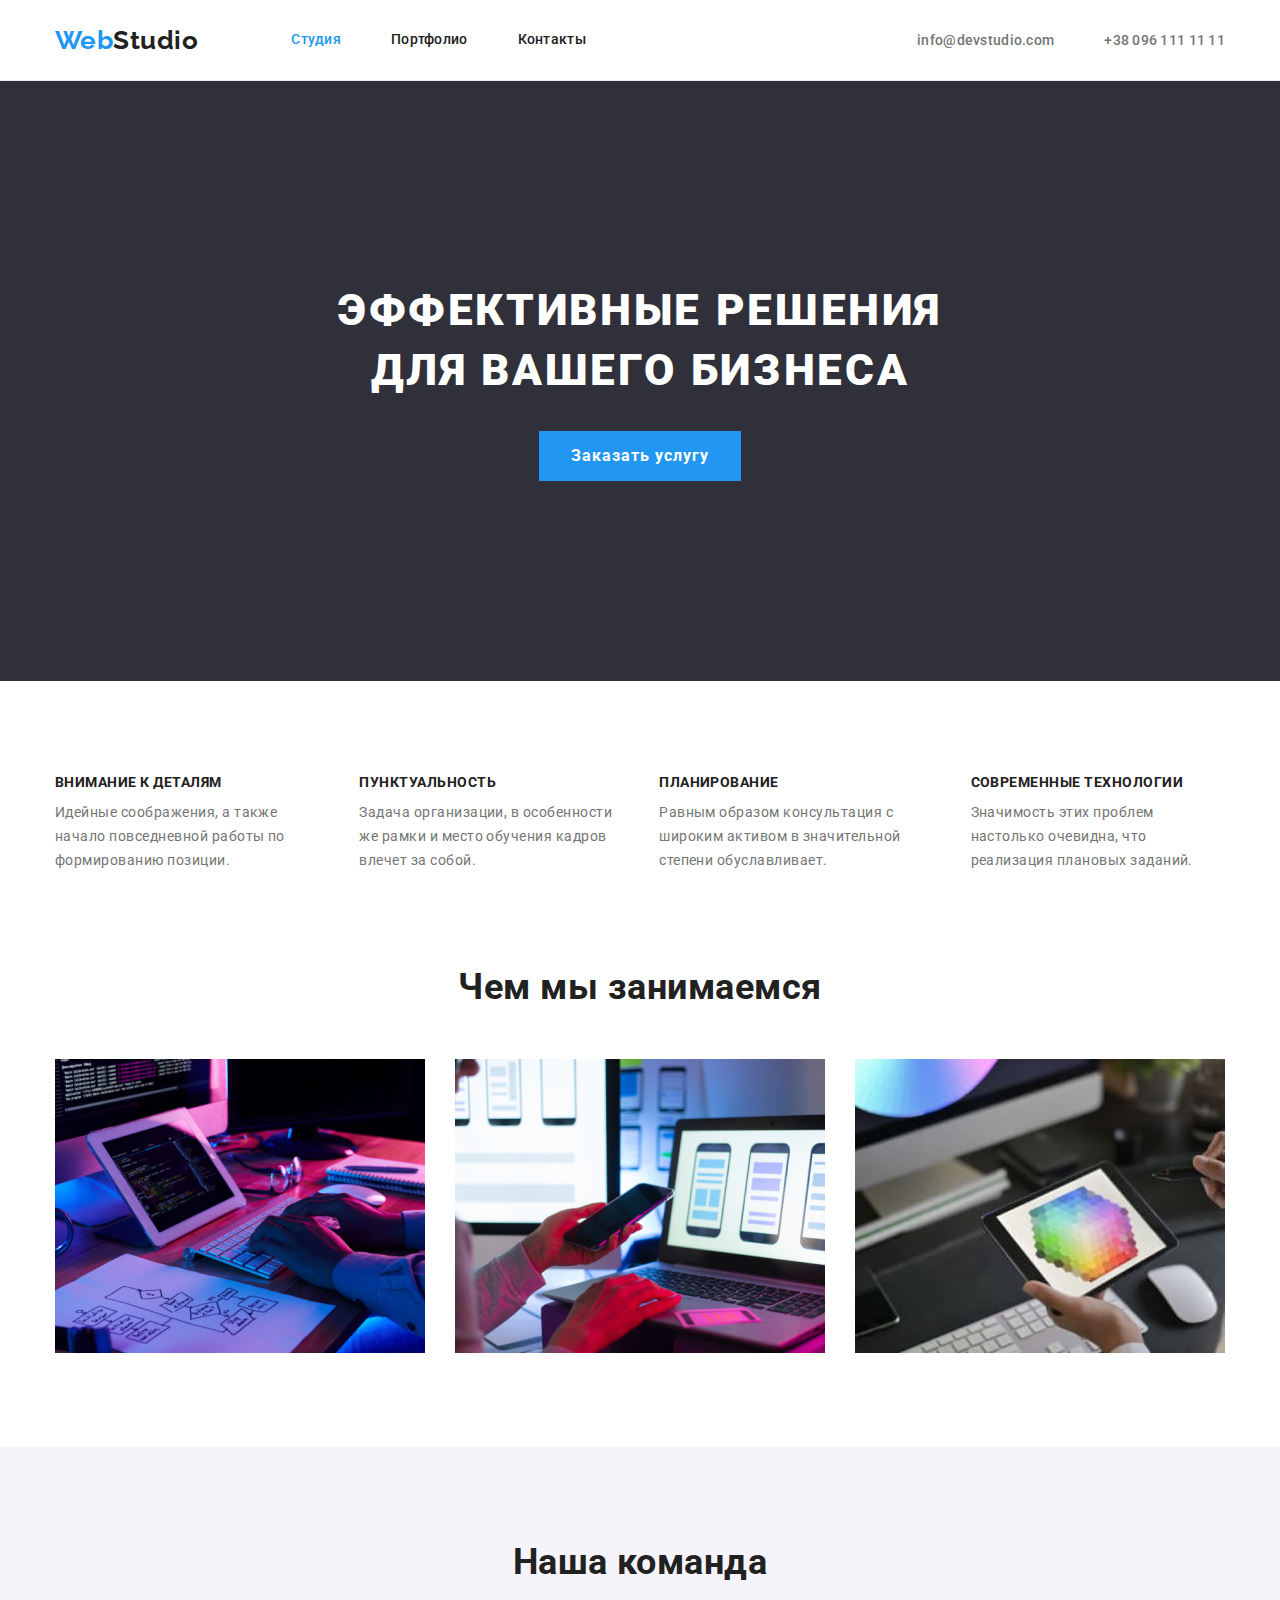
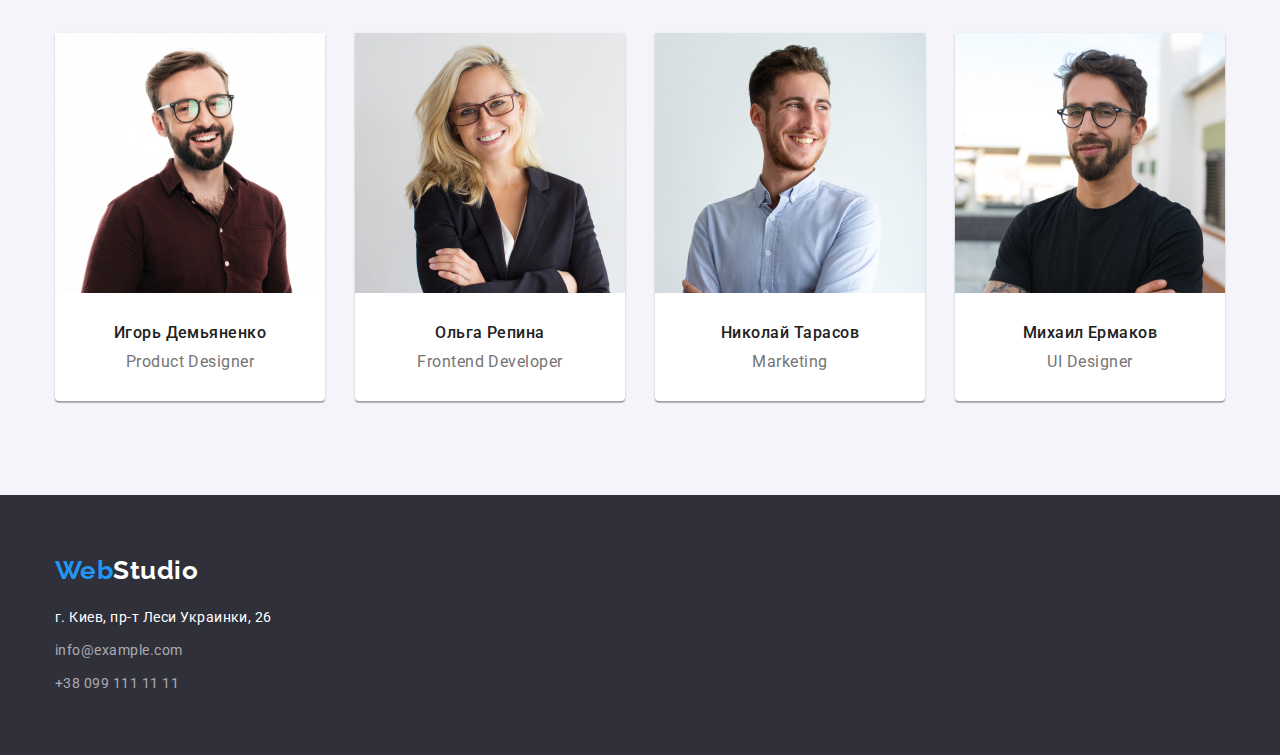
==== index.html @ 5f482d94 "Initial commit" ====
<!DOCTYPE html>
<html lang="en">
  <head>
    <meta charset="UTF-8" />
    <meta http-equiv="X-UA-Compatible" content="IE=edge" />
    <meta name="viewport" content="width=device-width, initial-scale=1.0" />
    <title>Document</title>

    <link
      href="https://fonts.googleapis.com/css2?family=Raleway:wght@700&family=Roboto:wght@400;500;700;900&display=swap"
      rel="stylesheet"
    />
    <link
      rel="stylesheet"
      href="https://cdnjs.cloudflare.com/ajax/libs/modern-normalize/1.1.0/modern-normalize.min.css"
    />
    <link rel="stylesheet" href="./css/styles.css" />
  </head>
  <body>
    <!-----------------HEADER-------------->

    <header>
      <div class="container header">
        <nav class="header-nav">
          <a href="/" class="logo"
            ><span class="second-color-logo">Web</span>Studio
          </a>
          <ul class="site-nav list">
            <li class="item">
              <a href="./index.html" class="link current">Студия</a>
            </li>
            <li class="item">
              <a href="./portfolio.html" class="link">Портфолио</a>
            </li>

            <li class="item">
              <a href="./contacts.html" class="link">Контакты</a>
            </li>
          </ul>
        </nav>

        <ul class="contacts list">
          <li class="item">
            <a href="mailto:info@devstudio.com" class="contacts-list"
              >info@devstudio.com</a
            >
          </li>
          <li class="item">
            <a href="tel:+380961111111" class="contacts-list"
              >+38 096 111 11 11</a
            >
          </li>
        </ul>
      </div>
    </header>
    <!-----------------MAIN-------------->

    <main>
      <!-----------------HERO-------------->

      <section class="hero">
        <div class="container">
          <h1 class="hero-title">Эффективные решения для вашего бизнеса</h1>
          <button type="button" class="hero button">Заказать услугу</button>
        </div>
      </section>

      <!-----------------BENEFITS-------------->
      <section class="section benefits-section">
        <h2 class="section-title visually-hidden">Наши плюсы</h2>
        <div class="container">
          <ul class="benefits-list list">
            <li class="item">
              <h3 class="title">Внимание к деталям</h3>
              <p class="benefits-text">
                Идейные соображения, а также начало повседневной работы по
                формированию позиции.
              </p>
            </li>
            <li class="item">
              <h3 class="title">Пунктуальность</h3>
              <p class="benefits-text">
                Задача организации, в особенности же рамки и место обучения
                кадров влечет за собой.
              </p>
            </li>
            <li class="item">
              <h3 class="title">Планирование</h3>
              <p class="benefits-text">
                Равным образом консультация с широким активом в значительной
                степени обуславливает.
              </p>
            </li>
            <li class="item">
              <h3 class="title">Современные технологии</h3>
              <p class="benefits-text">
                Значимость этих проблем настолько очевидна, что реализация
                плановых заданий.
              </p>
            </li>
          </ul>
        </div>
      </section>

      <!-----------------OCCUPATION-------------->
      <section class="section no-padding-top">
        <div class="container">
          <h2 class="section-title">Чем мы занимаемся</h2>

          <ul class="list-works list">
            <li class="item">
              <img
                src="./images/studio.images/works/site-development.jpg"
                alt="site development"
                width="370"
                height="294"
              />
            </li>
            <li class="item">
              <img
                src="./images/studio.images/works/mobile-development.jpg"
                alt="mobile development"
                width="370"
                height="294"
              />
            </li>
            <li class="item">
              <img
                src="./images/studio.images/works/styles-and-colors.jpg"
                alt="styles and colors"
                width="370"
                height="294"
              />
            </li>
          </ul>
        </div>
      </section>

      <!-----------------TEAM-------------->

      <section class="section team">
        <div class="container">
          <h2 class="section-title">Наша команда</h2>
          <ul class="team-list list">
            <li class="item">
              <img
                class="img"
                src="./images/studio.images/team/img-1.jpg"
                alt="Product Designer"
                width="270"
                height="260"
              />
              <div class="team-content">
                <h3 class="member">Игорь Демьяненко</h3>
                <p class="specialty">Product Designer</p>
              </div>
            </li>
            <li class="item">
              <img
                class="img"
                src="./images/studio.images/team/img-2.jpg"
                alt="Frontend Developer"
                width="270"
                height="260"
              />
              <div class="team-content">
                <h3 class="member">Ольга Репина</h3>
                <p class="specialty">Frontend Developer</p>
              </div>
            </li>
            <li class="item">
              <img
                class="img"
                src="./images/studio.images/team/img-3.jpg"
                alt="Marketing"
                width="270"
                height="260"
              />
              <div class="team-content">
                <h3 class="member">Николай Тарасов</h3>
                <p class="specialty">Marketing</p>
              </div>
            </li>
            <li class="item">
              <img
                class="img"
                src="./images/studio.images/team/img-4.jpg"
                alt="UI Designer"
                width="270"
                height="260"
              />
              <div class="team-content">
                <h3 class="member">Михаил Ермаков</h3>
                <p class="specialty">UI Designer</p>
              </div>
            </li>
          </ul>
        </div>
      </section>
    </main>
    <!-----------------FOOTER-------------->

    <footer class="footer">
      <div class="container">
        <a href="/" class="footer-logo"
          ><span class="footer-logo-span">Web</span>Studio
        </a>
        <address class="address">
          <a href="/" class="location">г. Киев, пр-т Леси Украинки, 26</a>
          <a href="emailto:info@example.com" class="contacts mail"
            >info@example.com</a
          >
          <a href="tel:+380991111111" class="contacts tel">+38 099 111 11 11</a>
        </address>
      </div>
    </footer>
  </body>
</html>
---- css/styles.css ----
body {
  font-family: "Roboto", sans-serif;
  letter-spacing: 0.03em;
}

:root {
  --basic-color: #212121;
  --text-color: #757575;
  --accent-color: #2196f3;
  --hero-title-color: #ffffff;
  --button-bkg-color: #2196f3;
  --hero-bcg-color: #2f303a;
  --hero-border-bottom: #ececec;
  --section-team-shadow: 0px 1px 3px rgba(0, 0, 0, 0.12),
    0px 1px 1px rgba(0, 0, 0, 0.14), 0px 2px 1px rgba(0, 0, 0, 0.2);
}

img {
  display: block;
  max-width: 100%;
}

h1,
h2,
h3,
p {
  margin-top: 0;
  margin-bottom: 0;
}

header {
  color: var(--basic-color);
  background-color: #ffffff;
  border-bottom: 1px solid var(--hero-border-bottom);
}

.list {
  list-style: none;
  margin: 0;
  padding: 0;
}

.decoration {
  text-decoration: none;
}
.visually-hidden {
  position: absolute;
  white-space: nowrap;
  width: 1px;
  height: 1px;
  overflow: hidden;
  border: 0;
  padding: 0;
  clip: rect(0 0 0 0);
  clip-path: inset(50%);
  margin: -1px;
}

.section {
  padding: 94px 0;
}

.container {
  width: 1200px;
  margin: 0 auto;
  /* outline: 2px solid bisque; */
  padding: 0 15px;
}
.section.no-padding-top {
  padding-top: 0;
}
/* ----------------WEB STUDIO--------------- */

/* ----------------HEADER--------------- */
.container.header {
  display: flex;
  justify-content: space-between;
}

/* ----------------LOGO--------------- */
.logo {
  margin-right: 93px;
  color: var(--basic-color);
  font-family: Raleway;
  font-weight: 700;
  font-size: 26px;
  line-height: 1.19;

  text-decoration: none;
}

.logo .second-color-logo {
  color: var(--accent-color);
}
.header-nav {
  display: flex;
  align-items: center;
  font-weight: 500;
  font-size: 16px;
  line-height: 1.14;
}
/* ----------------NAVIGATION--------------- */
.site-nav {
  display: flex;
}

.site-nav .item:not(:last-child) {
  margin-right: 50px;
}
/* альтернатива */

/* .site-nav .item{
  margin-right: 50px;
}
.site-nav .item:last-child{
margin-right: 0;
} */

/* .site-nav .item + .item{
  margin-left: 50px;
} */

.site-nav .link {
  display: block;
  padding-top: 32px;
  padding-bottom: 32px;
  color: var(--basic-color);
  font-size: 14px;
  line-height: 1.14;
  letter-spacing: 0.02em;
  text-decoration: none;
}

.site-nav .link:hover,
.site-nav .link:focus {
  color: var(--accent-color);
}
.site-nav .link.current {
  color: var(--accent-color);
}

/* ----------------HEADER CONTACTS--------------- */
.contacts {
  display: flex;
  align-items: center;
}
.contacts .item + .item {
  margin-left: 50px;
}

.contacts .contacts-list {
  color: var(--text-color);
  font-weight: 500;
  font-size: 14px;
  line-height: 1.14;
  letter-spacing: 0.02em;
  text-decoration: none;
  padding-top: 32px;
  padding-bottom: 32px;
}

.contacts .contacts-list:hover,
.contacts .contacts-list:focus {
  color: var(--accent-color);
}
/* ----------------MAIN--------------- */

/* ----------------HERO SECTION--------------- */

.section-title {
  color: var(--basic-color);
  font-weight: 700;
  font-size: 36px;
  line-height: 1.17;
  text-align: center;
  margin-bottom: 50px;
}

.hero {
  background-color: var(--hero-bcg-color);
  text-align: center;
  padding: 200px 0;
}

.hero-title {
  text-transform: uppercase;
  color: var(--hero-title-color);
  font-weight: 900;
  font-size: 44px;
  line-height: 1.36;
  text-align: center;
  letter-spacing: 0.06em;
  width: 696px;
  margin: 0 auto 30px auto;
}
/* ----------------HERO BUTTON--------------- */
.button {
  background-color: var(--button-bkg-color);
  color: var(--hero-title-color);
  padding: 10px 32px;
  font-weight: 700;
  font-size: 16px;
  line-height: 1.88;
  text-align: center;
  letter-spacing: 0.06em;
  cursor: pointer;
  border: none;
}
.hero.button:hover,
.hero.button:focus {
}

/* ----------------BENEFITS--------------- */

.benefits-list {
  display: flex;
}
.benefits-list .item + .item {
  margin-left: 30px;
}

.benefits-list .title {
  text-transform: uppercase;
  color: var(--basic-color);
  font-size: 14px;
  font-weight: 700;
  line-height: 1.14;
  margin-bottom: 10px;
}
.benefits-text {
  color: var(--text-color);

  font-size: 14px;
  line-height: 1.71;
}

/* ----------------OCCUPATION--------------- */
.list-works {
  display: flex;
  /* margin-right: -15px;
  margin-left: -15px; */
}
.list-works .item + .item {
  margin-left: 30px;
}
/* .list-works .item{
  margin-right: 15px;
  margin-left: 15px;
} */

/* ----------------TEAM--------------- */

.team {
  background-color: #f5f4fa;
}

.team-list {
  display: flex;
  padding-left: 0;
}
.team-content {
  text-align: center;
  padding-top: 30px;
  padding-bottom: 30px;
}
.team .item {
  background-color: #fff;
  /* overflow: hidden; */
  box-shadow: var(--section-team-shadow);
  border-radius: 0px 0px 4px 4px;
}

.team-list .item + .item {
  margin-left: 30px;
}

/* ----------------TEAM SPECIALTY--------------- */
.section .member {
  color: var(--basic-color);

  font-weight: 500;
  font-size: 16px;
  line-height: 1.19;
  margin-bottom: 10px;
}
.section .specialty {
  color: var(--text-color);
  font-size: 16px;
  line-height: 1.19;
}
/* ----------------FOOTER--------------- */
.footer {
  background-color: var(--hero-bcg-color);
  padding: 60px 0;
}
.footer-logo {
  display: inline-block;
  color: var(--hero-title-color);
  font-family: "Raleway";
  margin-bottom: 20px;

  font-weight: 700;
  font-size: 26px;
  line-height: 1.19;
  text-decoration: none;
}
.footer-logo .footer-logo-span {
  color: var(--accent-color);
}
.footer-logo:hover,
.footer-logo:focus {
}
.address {
  font-style: normal;
}
.address .location {
  display: block;
  color: var(--hero-title-color);
  font-weight: 400;
  font-size: 14px;
  line-height: 1.71;
  text-decoration: none;
  margin-bottom: 9px;
}
.address .location:hover,
.address .location:focus {
  color: var(--accent-color);
}
.address .contacts {
  font-size: 14px;
  line-height: 1.71;
  text-decoration: none;
  color: rgba(255, 255, 255, 0.6);
}
.contacts.mail {
  margin-bottom: 9px;
}

.address .contacts:hover,
.address .contacts:focus {
  color: var(--accent-color);
}

/* ----------------PORTFOLIO--------------- */

/* ----------------FILTER LIST--------------- */
.filter-list {
  display: flex;
  justify-content: center;
  list-style-type: none;
  margin-bottom: 50px;
}
.filter.menu {
  color: var(--basic-color);
  background: #f5f4fa;
  font-weight: 500;
  font-size: 16px;
  line-height: 1.62;
  text-align: center;
  letter-spacing: 0.03em;
  padding: 6px 22px;
  cursor: pointer;
  border: none;
}
.filter-list .item + .item {
  margin-left: 8px;
}

.filter.menu:hover,
.filter.menu:focus {
  color: var(--hero-title-color);
  background-color: var(--button-bkg-color);
}

/* ----------------PROJECTS--------------- */
.projects {
  padding: 0;
  display: flex;
  flex-wrap: wrap;

  margin-right: -30px;
  margin-bottom: -30px;
}
.projects .item {
  flex-basis: calc(100% / 3 - 30px);
  box-sizing: border-box;
  margin-right: 30px;
  margin-bottom: 30px;
}
.projects .item .content {
  padding: 20px 24px;
  border: 1px solid #eeeeee;
  border-top: none;
}

.projects .title {
  color: var(--basic-color);
  font-weight: bold;
  font-size: 18px;
  line-height: 2;
  letter-spacing: 0.06em;
}

.projects .text {
  color: var(--text-color);
  font-size: 16px;
  line-height: 1.88;
}

.projects .title {
  margin-bottom: 4px;
}
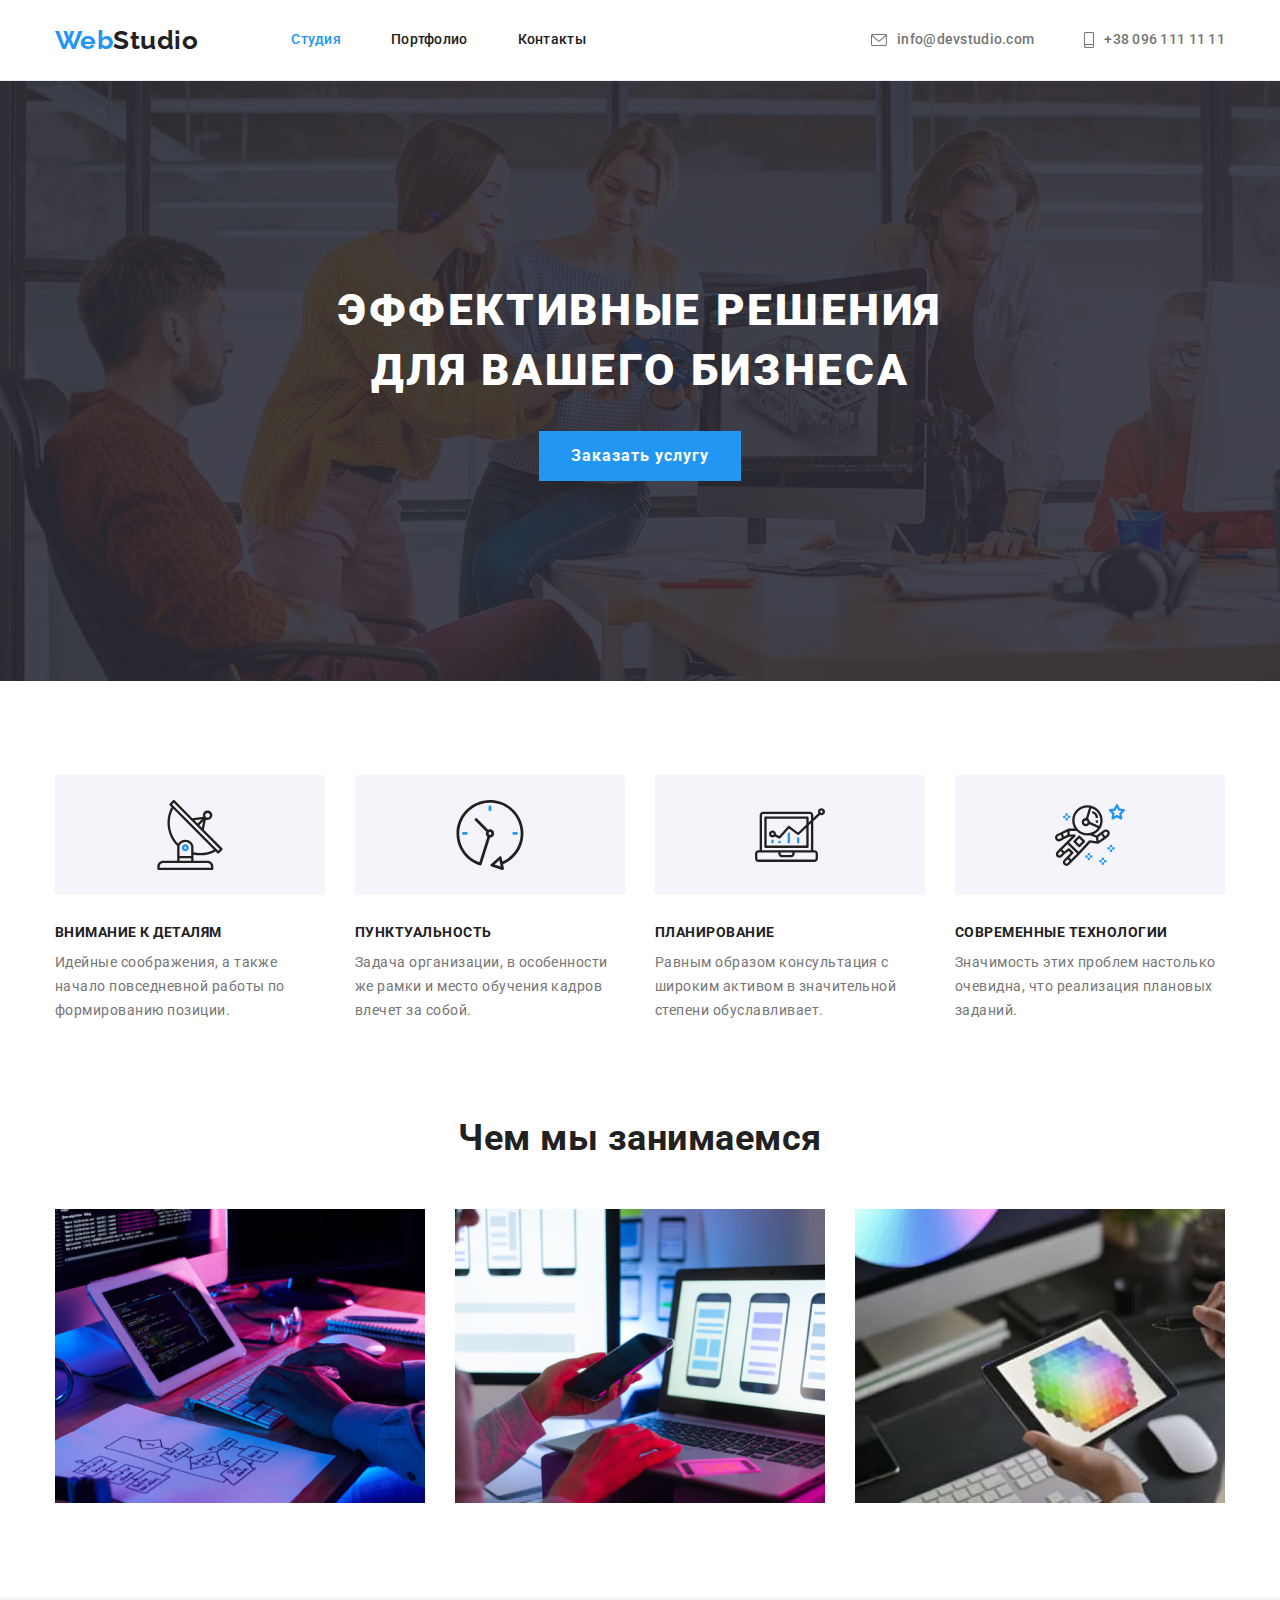
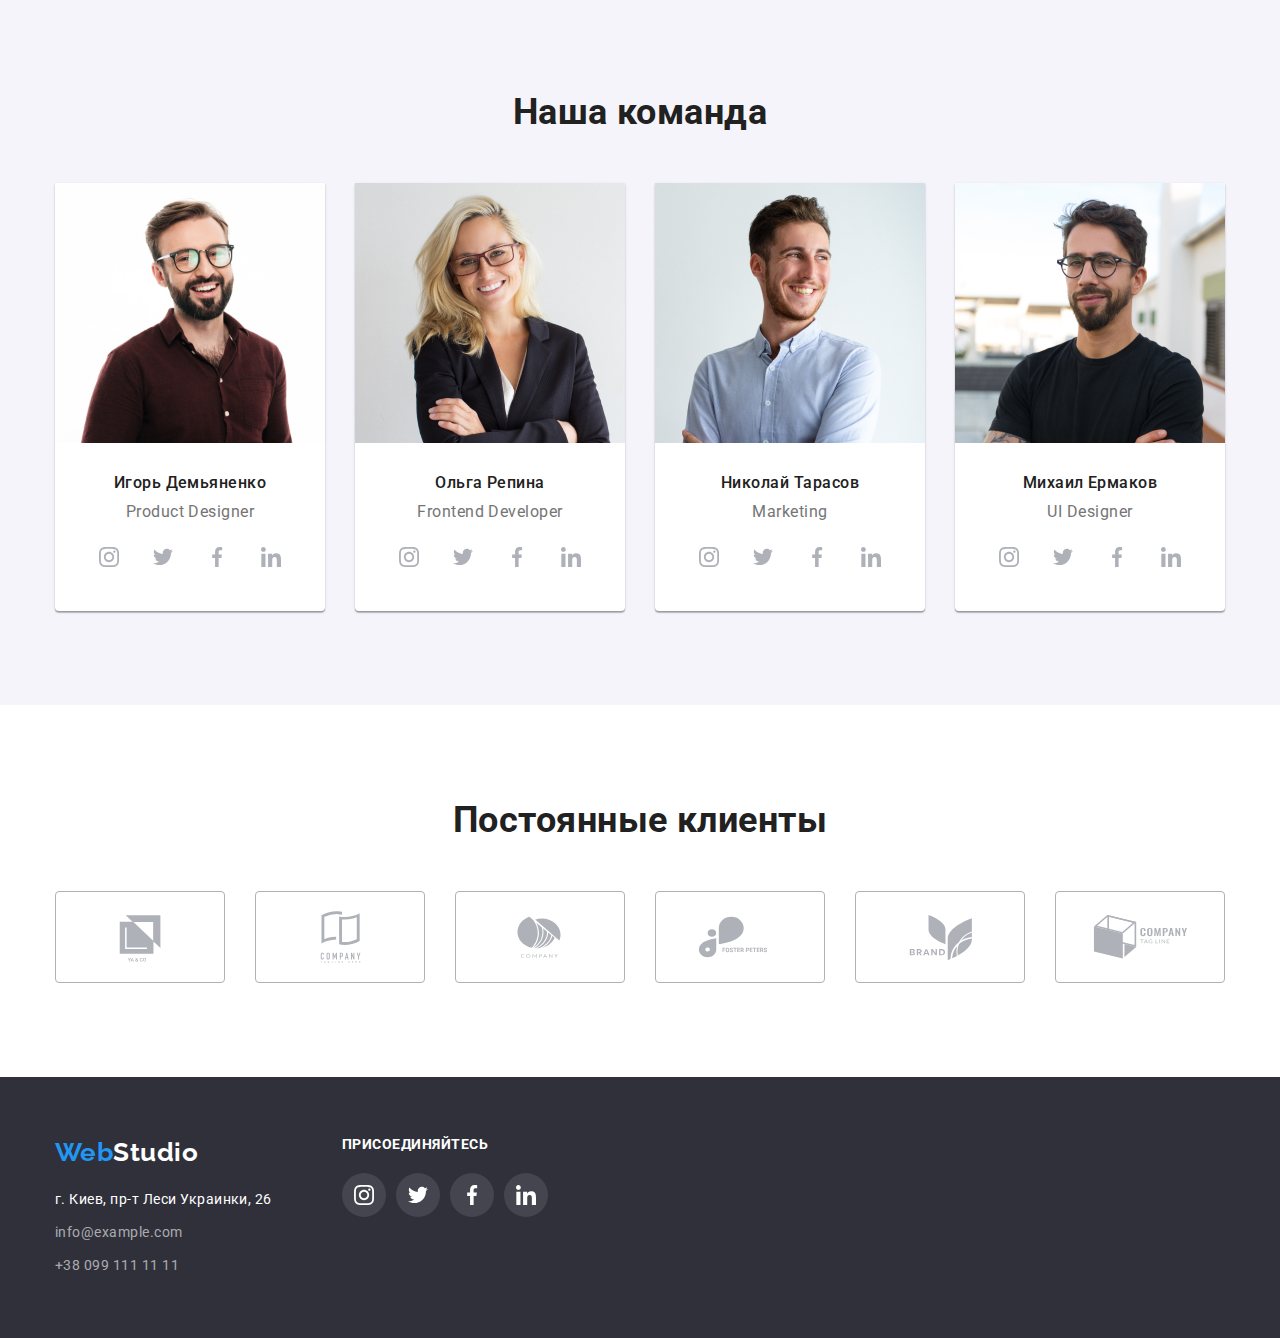
==== commit 179d69e2: "add svg icon" ====
--- a/index.html
+++ b/index.html
@@ -1,5 +1,5 @@
 <!DOCTYPE html>
-<html lang="en">
+<html lang="en,ru">
   <head>
     <meta charset="UTF-8" />
     <meta http-equiv="X-UA-Compatible" content="IE=edge" />
@@ -27,7 +27,7 @@
           </a>
           <ul class="site-nav list">
             <li class="item">
-              <a href="./index.html" class="link current">Студия</a>
+              <a href="./index.html" class="link current-btn">Студия</a>
             </li>
             <li class="item">
               <a href="./portfolio.html" class="link">Портфолио</a>
@@ -41,14 +41,22 @@
 
         <ul class="contacts list">
           <li class="item">
-            <a href="mailto:info@devstudio.com" class="contacts-list"
-              >info@devstudio.com</a
+            <a href="mailto:info@devstudio.com" class="contacts-list">
+              <svg class="icon-contacts" width="16" height="12">
+                <use href="./images/icons.svg/sprite.svg#icon-envelope"></use>
+              </svg>
+              info@devstudio.com</a
             >
           </li>
           <li class="item">
-            <a href="tel:+380961111111" class="contacts-list"
-              >+38 096 111 11 11</a
-            >
+            <a href="tel:+380961111111" class="contacts-list">
+              <svg class="icon-contacts" width="10" height="16">
+                <use
+                  href="./images/icons.svg/sprite.svg#icon-smartphone  "
+                ></use>
+              </svg>
+              +38 096 111 11 11
+            </a>
           </li>
         </ul>
       </div>
@@ -59,9 +67,11 @@
       <!-----------------HERO-------------->
 
       <section class="hero">
-        <div class="container">
-          <h1 class="hero-title">Эффективные решения для вашего бизнеса</h1>
-          <button type="button" class="hero button">Заказать услугу</button>
+        <div class="hero-bgk">
+          <div class="container">
+            <h1 class="hero-title">Эффективные решения для вашего бизнеса</h1>
+            <button type="button" class="hero button">Заказать услугу</button>
+          </div>
         </div>
       </section>
 
@@ -70,28 +80,51 @@
         <h2 class="section-title visually-hidden">Наши плюсы</h2>
         <div class="container">
           <ul class="benefits-list list">
-            <li class="item">
+            <li class="item icon">
+              <div class="icon-box">
+                <svg class="icon-benefits" width="70" height="70">
+                  <use href="./images/icons.svg/sprite.svg#icon-antenna"></use>
+                </svg>
+              </div>
               <h3 class="title">Внимание к деталям</h3>
               <p class="benefits-text">
                 Идейные соображения, а также начало повседневной работы по
                 формированию позиции.
               </p>
             </li>
-            <li class="item">
+            <li class="item icon">
+              <div class="icon-box">
+                <svg class="icon-benefits" width="70" height="70">
+                  <use href="./images/icons.svg/sprite.svg#icon-clock"></use>
+                </svg>
+              </div>
               <h3 class="title">Пунктуальность</h3>
               <p class="benefits-text">
                 Задача организации, в особенности же рамки и место обучения
                 кадров влечет за собой.
               </p>
             </li>
-            <li class="item">
+            <li class="item icon">
+              <div class="icon-box">
+                <svg class="icon-benefits" width="70" height="70">
+                  <use href="./images/icons.svg/sprite.svg#icon-diagram"></use>
+                </svg>
+              </div>
               <h3 class="title">Планирование</h3>
               <p class="benefits-text">
                 Равным образом консультация с широким активом в значительной
                 степени обуславливает.
               </p>
             </li>
-            <li class="item">
+
+            <li class="item icon">
+              <div class="icon-box">
+                <svg class="icon-benefits" width="70" height="70">
+                  <use
+                    href="./images/icons.svg/sprite.svg#icon-astronaut"
+                  ></use>
+                </svg>
+              </div>
               <h3 class="title">Современные технологии</h3>
               <p class="benefits-text">
                 Значимость этих проблем настолько очевидна, что реализация
@@ -103,7 +136,7 @@
       </section>
 
       <!-----------------OCCUPATION-------------->
-      <section class="section no-padding-top">
+      <section class="section occupation">
         <div class="container">
           <h2 class="section-title">Чем мы занимаемся</h2>
 
@@ -153,8 +186,52 @@
               <div class="team-content">
                 <h3 class="member">Игорь Демьяненко</h3>
                 <p class="specialty">Product Designer</p>
-              </div>
-            </li>
+                <div class="soc-media-content">
+                  <ul class="team-soc-media list">
+                    <li class="item-soc">
+                      <a href="" class="link">
+                        <svg class="icon-soc-media" width="20" height="20">
+                          <use
+                            href="./images/icons.svg/sprite.svg#icon-instagram"
+                          ></use>
+                        </svg>
+                      </a>
+                    </li>
+
+                    <li class="item-soc">
+                      <a href="" class="link">
+                        <svg class="icon-soc-media" width="20" height="20">
+                          <use
+                            href="./images/icons.svg/sprite.svg#icon-twitter"
+                          ></use>
+                        </svg>
+                      </a>
+                    </li>
+
+                    <li class="item-soc">
+                      <a href="" class="link">
+                        <svg class="icon-soc-media" width="20" height="20">
+                          <use
+                            href="./images/icons.svg/sprite.svg#icon-facebook"
+                          ></use>
+                        </svg>
+                      </a>
+                    </li>
+
+                    <li class="item-soc">
+                      <a href="" class="link">
+                        <svg class="icon-soc-media" width="20" height="20">
+                          <use
+                            href="./images/icons.svg/sprite.svg#icon-linkedin"
+                          ></use>
+                        </svg>
+                      </a>
+                    </li>
+                  </ul>
+                </div>
+              </div>
+            </li>
+            <!-- ------------------ -->
             <li class="item">
               <img
                 class="img"
@@ -166,8 +243,52 @@
               <div class="team-content">
                 <h3 class="member">Ольга Репина</h3>
                 <p class="specialty">Frontend Developer</p>
-              </div>
-            </li>
+                <div class="soc-media-content">
+                  <ul class="team-soc-media list">
+                    <li class="item-soc">
+                      <a href="" class="link">
+                        <svg class="icon-soc-media" width="20" height="20">
+                          <use
+                            href="./images/icons.svg/sprite.svg#icon-instagram"
+                          ></use>
+                        </svg>
+                      </a>
+                    </li>
+
+                    <li class="item-soc">
+                      <a href="" class="link">
+                        <svg class="icon-soc-media" width="20" height="20">
+                          <use
+                            href="./images/icons.svg/sprite.svg#icon-twitter"
+                          ></use>
+                        </svg>
+                      </a>
+                    </li>
+
+                    <li class="item-soc">
+                      <a href="" class="link">
+                        <svg class="icon-soc-media" width="20" height="20">
+                          <use
+                            href="./images/icons.svg/sprite.svg#icon-facebook"
+                          ></use>
+                        </svg>
+                      </a>
+                    </li>
+
+                    <li class="item-soc">
+                      <a href="" class="link">
+                        <svg class="icon-soc-media" width="20" height="20">
+                          <use
+                            href="./images/icons.svg/sprite.svg#icon-linkedin"
+                          ></use>
+                        </svg>
+                      </a>
+                    </li>
+                  </ul>
+                </div>
+              </div>
+            </li>
+            <!-- ------------- -->
             <li class="item">
               <img
                 class="img"
@@ -179,8 +300,52 @@
               <div class="team-content">
                 <h3 class="member">Николай Тарасов</h3>
                 <p class="specialty">Marketing</p>
-              </div>
-            </li>
+                <div class="soc-media-content">
+                  <ul class="team-soc-media list">
+                    <li class="item-soc">
+                      <a href="" class="link">
+                        <svg class="icon-soc-media" width="20" height="20">
+                          <use
+                            href="./images/icons.svg/sprite.svg#icon-instagram"
+                          ></use>
+                        </svg>
+                      </a>
+                    </li>
+
+                    <li class="item-soc">
+                      <a href="" class="link">
+                        <svg class="icon-soc-media" width="20" height="20">
+                          <use
+                            href="./images/icons.svg/sprite.svg#icon-twitter"
+                          ></use>
+                        </svg>
+                      </a>
+                    </li>
+
+                    <li class="item-soc">
+                      <a href="" class="link">
+                        <svg class="icon-soc-media" width="20" height="20">
+                          <use
+                            href="./images/icons.svg/sprite.svg#icon-facebook"
+                          ></use>
+                        </svg>
+                      </a>
+                    </li>
+
+                    <li class="item-soc">
+                      <a href="" class="link">
+                        <svg class="icon-soc-media" width="20" height="20">
+                          <use
+                            href="./images/icons.svg/sprite.svg#icon-linkedin"
+                          ></use>
+                        </svg>
+                      </a>
+                    </li>
+                  </ul>
+                </div>
+              </div>
+            </li>
+            <!-- -------------- -->
             <li class="item">
               <img
                 class="img"
@@ -192,7 +357,105 @@
               <div class="team-content">
                 <h3 class="member">Михаил Ермаков</h3>
                 <p class="specialty">UI Designer</p>
-              </div>
+                <div class="soc-media-content">
+                  <ul class="team-soc-media list">
+                    <li class="item-soc">
+                      <a href="" class="link">
+                        <svg class="icon-soc-media" width="20" height="20">
+                          <use
+                            href="./images/icons.svg/sprite.svg#icon-instagram"
+                          ></use>
+                        </svg>
+                      </a>
+                    </li>
+
+                    <li class="item-soc">
+                      <a href="" class="link">
+                        <svg class="icon-soc-media" width="20" height="20">
+                          <use
+                            href="./images/icons.svg/sprite.svg#icon-twitter"
+                          ></use>
+                        </svg>
+                      </a>
+                    </li>
+
+                    <li class="item-soc">
+                      <a href="" class="link">
+                        <svg class="icon-soc-media" width="20" height="20">
+                          <use
+                            href="./images/icons.svg/sprite.svg#icon-facebook"
+                          ></use>
+                        </svg>
+                      </a>
+                    </li>
+
+                    <li class="item-soc">
+                      <a href="" class="link">
+                        <svg class="icon-soc-media" width="20" height="20">
+                          <use
+                            href="./images/icons.svg/sprite.svg#icon-linkedin"
+                          ></use>
+                        </svg>
+                      </a>
+                    </li>
+                  </ul>
+                </div>
+              </div>
+            </li>
+          </ul>
+        </div>
+      </section>
+      <!---------------PARTNERS-------------- -->
+      <section class="section partners">
+        <div class="container">
+          <h2 class="section-title">Постоянные клиенты</h2>
+          <ul class="list partners-list">
+            <li class="item">
+              <a href="" class="link">
+                <svg class="icon-partners" width="106" height="60">
+                  <use href="./images/icons.svg/sprite.svg#icon-Logo-1"></use>
+                </svg>
+              </a>
+            </li>
+
+            <li class="item">
+              <a href="" class="link">
+                <svg class="icon-partners" width="106" height="60">
+                  <use href="./images/icons.svg/sprite.svg#icon-Logo-2"></use>
+                </svg>
+              </a>
+            </li>
+
+            <li class="item">
+              <a href="" class="link">
+                <svg class="icon-partners" width="106" height="60">
+                  <use href="./images/icons.svg/sprite.svg#icon-Logo-3"></use>
+                </svg>
+              </a>
+            </li>
+
+            <li class="item">
+              <a href="" class="link">
+                <svg class="icon-partners" width="106" height="60">
+                  <use href="./images/icons.svg/sprite.svg#icon-Logo-4"></use>
+                </svg>
+              </a>
+            </li>
+
+            <li class="item">
+              <a href="" class="link">
+                <svg class="icon-partners" width="106" height="60">
+                  <use href="./images/icons.svg/sprite.svg#icon-Logo-5"></use>
+                </svg>
+              </a>
+            </li>
+
+            <li class="item">
+              <a href="" class="link">
+                <svg class="icon-partners" width="106" height="60">
+                  <use href="./images/icons.svg/sprite.svg#icon-Logo-6"></use>
+                </svg>
+              </a>
             </li>
           </ul>
         </div>
@@ -201,17 +464,59 @@
     <!-----------------FOOTER-------------->
 
     <footer class="footer">
-      <div class="container">
-        <a href="/" class="footer-logo"
-          ><span class="footer-logo-span">Web</span>Studio
-        </a>
-        <address class="address">
-          <a href="/" class="location">г. Киев, пр-т Леси Украинки, 26</a>
-          <a href="emailto:info@example.com" class="contacts mail"
-            >info@example.com</a
-          >
-          <a href="tel:+380991111111" class="contacts tel">+38 099 111 11 11</a>
-        </address>
+      <div class="container footer-container">
+        <div class="footer-address">
+          <a href="/" class="footer-logo"
+            ><span class="footer-logo-span">Web</span>Studio
+          </a>
+          <address class="address">
+            <a href="/" class="location">г. Киев, пр-т Леси Украинки, 26</a>
+            <a href="emailto:info@example.com" class="contacts mail"
+              >info@example.com</a
+            >
+            <a href="tel:+380991111111" class="contacts tel"
+              >+38 099 111 11 11</a
+            >
+          </address>
+        </div>
+        <div class="social-media">
+          <h3 class="title">присоединяйтесь</h3>
+          <ul class="footer-list list">
+            <li class="item">
+              <a href="" class="link">
+                <svg class="icon-soc-media" width="20" height="20">
+                  <use
+                    href="./images/icons.svg/sprite.svg#icon-instagram"
+                  ></use>
+                </svg>
+              </a>
+            </li>
+
+            <li class="item">
+              <a href="" class="link">
+                <svg class="icon-soc-media" width="20" height="20">
+                  <use href="./images/icons.svg/sprite.svg#icon-twitter"></use>
+                </svg>
+              </a>
+            </li>
+
+            <li class="item">
+              <a href="" class="link">
+                <svg class="icon-soc-media" width="20" height="20">
+                  <use href="./images/icons.svg/sprite.svg#icon-facebook"></use>
+                </svg>
+              </a>
+            </li>
+
+            <li class="item">
+              <a href="" class="link">
+                <svg class="icon-soc-media" width="20" height="20">
+                  <use href="./images/icons.svg/sprite.svg#icon-linkedin"></use>
+                </svg>
+              </a>
+            </li>
+          </ul>
+        </div>
       </div>
     </footer>
   </body>
--- a/css/styles.css
+++ b/css/styles.css
@@ -18,6 +18,9 @@
 img {
   display: block;
   max-width: 100%;
+}
+a{
+  display: block;b;
 }
 
 h1,
@@ -66,9 +69,18 @@
   /* outline: 2px solid bisque; */
   padding: 0 15px;
 }
-.section.no-padding-top {
+.section.occupation {
   padding-top: 0;
 }
+.section-title {
+  color: var(--basic-color);
+  font-weight: 700;
+  font-size: 36px;
+  line-height: 1.17;
+  text-align: center;
+  margin-bottom: 50px;
+}
+
 /* ----------------WEB STUDIO--------------- */
 
 /* ----------------HEADER--------------- */
@@ -135,7 +147,7 @@
 .site-nav .link:focus {
   color: var(--accent-color);
 }
-.site-nav .link.current {
+.link.current-btn {
   color: var(--accent-color);
 }
 
@@ -144,6 +156,7 @@
   display: flex;
   align-items: center;
 }
+
 .contacts .item + .item {
   margin-left: 50px;
 }
@@ -157,29 +170,41 @@
   text-decoration: none;
   padding-top: 32px;
   padding-bottom: 32px;
+  display: flex;
+  align-items: center;
 }
 
 .contacts .contacts-list:hover,
 .contacts .contacts-list:focus {
   color: var(--accent-color);
 }
+.icon-contacts {
+  fill: var(--text-color);
+  margin-right: 10px;
+  text-align: center;
+}
+.icon-contacts:hover,
+.icon-contacts:focus {
+  fill: var(--accent-color);
+}
+
 /* ----------------MAIN--------------- */
 
 /* ----------------HERO SECTION--------------- */
 
-.section-title {
-  color: var(--basic-color);
-  font-weight: 700;
-  font-size: 36px;
-  line-height: 1.17;
-  text-align: center;
-  margin-bottom: 50px;
-}
-
-.hero {
-  background-color: var(--hero-bcg-color);
-  text-align: center;
+.hero-bgk {
+  background-image: linear-gradient(
+      to right,
+      rgba(47, 48, 58, 0.8),
+      rgba(47, 48, 58, 0.8)
+    ),
+    url(../images/studio.images/hero.jpg);
   padding: 200px 0;
+  max-width: 1600px;
+  height: 600px;
+  margin-right: auto;
+  margin-left: auto;
+  text-align: center;
 }
 
 .hero-title {
@@ -194,9 +219,9 @@
   margin: 0 auto 30px auto;
 }
 /* ----------------HERO BUTTON--------------- */
-.button {
-  background-color: var(--button-bkg-color);
-  color: var(--hero-title-color);
+.hero .button {
+  color: var(--hero-title-color);
+  background-color: var(--accent-color);
   padding: 10px 32px;
   font-weight: 700;
   font-size: 16px;
@@ -227,6 +252,24 @@
   line-height: 1.14;
   margin-bottom: 10px;
 }
+/* .benefits-list .item {
+  display: flex;
+  flex-direction: column;
+  align-items: center;
+} */
+.benefits-list .item {
+  display: block;
+  /* height: 120px; */
+}
+.icon-box {
+  width: 270px;
+  height: 120px;
+  background-color: #f5f4fa;
+  margin-bottom: 30px;
+  border-radius: 4px;
+  padding: 25px 100px;
+}
+
 .benefits-text {
   color: var(--text-color);
 
@@ -240,13 +283,12 @@
   /* margin-right: -15px;
   margin-left: -15px; */
 }
-.list-works .item + .item {
+.list-works .item {
   margin-left: 30px;
 }
-/* .list-works .item{
-  margin-right: 15px;
-  margin-left: 15px;
-} */
+.list-works .item:first-child {
+  margin-left: 0;
+}
 
 /* ----------------TEAM--------------- */
 
@@ -261,7 +303,6 @@
 .team-content {
   text-align: center;
   padding-top: 30px;
-  padding-bottom: 30px;
 }
 .team .item {
   background-color: #fff;
@@ -270,8 +311,11 @@
   border-radius: 0px 0px 4px 4px;
 }
 
-.team-list .item + .item {
+.team-list .item {
   margin-left: 30px;
+}
+.team-list .item:first-child {
+  margin-left: 0;
 }
 
 /* ----------------TEAM SPECIALTY--------------- */
@@ -288,6 +332,72 @@
   font-size: 16px;
   line-height: 1.19;
 }
+
+/* ----------TEAM SOC MEDIA -------------------*/
+.team-soc-media {
+  display: flex;
+}
+.soc-media-content {
+  padding: 16px 32px 30px;
+}
+
+.team-soc-media > .item-soc {
+  width: 44px;
+  height: 44px;
+  margin-right: 10px;
+
+  background-repeat: no-repeat;
+  background-position: center;
+  border-radius: 50%;
+  display: flex;
+  justify-content: center;
+  align-items: center;
+}
+.team-soc-media > .item-soc:last-child {
+  margin-right: 0;
+}
+.team-soc-media .icon-soc-media {
+  fill: #afb1b8;
+}
+.team-soc-media .icon-soc-media:hover,
+.team-soc-media .icon-soc-media:focus{
+  fill: #ffffff;
+}
+.team-soc-media > .item-soc:hover,
+.team-soc-media > .item-soc:focus  {
+  background-color: var(--button-bkg-color);
+}
+
+/* ----------------PARTNERS---------------- */
+.partners-list {
+  display: flex;
+  justify-content: space-between;
+}
+.partners-list > .item {
+  width: 170px;
+  height: 92px;
+  border: 1px solid #afb1b8;
+  border-radius: 4px;
+}
+.partners-list .link {
+  display: block;
+  padding: 16px 32px;
+  fill: #afb1b8;
+}
+.partners-list .link:hover,
+.partners-list .link:focus {
+  fill: var(--button-bkg-color);
+}
+.partners-list > .item:hover,
+ .partners-list > .item:focus{
+  border: 1px solid var(--button-bkg-color);
+}
+/* .icon-partners {
+  fill: #afb1b8;
+}
+.icon-partners:hover {
+  fill: #2196f3;
+} */
 /* ----------------FOOTER--------------- */
 .footer {
   background-color: var(--hero-bcg-color);
@@ -341,6 +451,50 @@
   color: var(--accent-color);
 }
 
+.footer-container {
+  display: flex;
+}
+.footer-address {
+  margin-right: 70px;
+}
+.social-media > .title {
+  font-weight: 700;
+  font-size: 14px;
+  line-height: 1.14;
+  color: var(--hero-title-color);
+  text-transform: uppercase;
+  margin-bottom: 20px;
+}
+.footer-list {
+  display: flex;
+}
+.footer-list > .item {
+  width: 44px;
+  height: 44px;
+  margin-right: 10px;
+  background-color: rgba(255, 255, 255, 0.1);
+  background-repeat: no-repeat;
+  background-position: center;
+  border-radius: 50%;
+  display: flex;
+  justify-content: center;
+  align-items: center;
+}
+.footer-list .icon-soc-media {
+  fill: #ffffff;
+}
+.footer-list > .item:hover,
+.footer-list > .item:focus {
+  background-color: var(--accent-color);
+}
+.footer-list > .item:last-child {
+  margin-right: 0;
+}
+.footer-list .link {
+  display: flex;
+  padding: 12px;
+}
+
 /* ----------------PORTFOLIO--------------- */
 
 /* ----------------FILTER LIST--------------- */
@@ -353,15 +507,22 @@
 .filter.menu {
   color: var(--basic-color);
   background: #f5f4fa;
+
   font-weight: 500;
   font-size: 16px;
   line-height: 1.62;
   text-align: center;
   letter-spacing: 0.03em;
+
   padding: 6px 22px;
   cursor: pointer;
   border: none;
 }
+.filter.menu.current {
+  color: var(--hero-title-color);
+  background-color: var(--accent-color);
+}
+
 .filter-list .item + .item {
   margin-left: 8px;
 }
@@ -370,6 +531,8 @@
 .filter.menu:focus {
   color: var(--hero-title-color);
   background-color: var(--button-bkg-color);
+  box-shadow: 0px 3px 1px rgba(0, 0, 0, 0.1), 0px 1px 2px rgba(0, 0, 0, 0.08),
+    0px 2px 2px rgba(0, 0, 0, 0.12);
 }
 
 /* ----------------PROJECTS--------------- */
@@ -387,6 +550,11 @@
   margin-right: 30px;
   margin-bottom: 30px;
 }
+.projects .item:hover,
+.projects .item:focus {
+  box-shadow: 0px 1px 1px rgba(0, 0, 0, 0.12), 0px 4px 4px rgba(0, 0, 0, 0.06),
+    1px 4px 6px rgba(0, 0, 0, 0.16);
+}
 .projects .item .content {
   padding: 20px 24px;
   border: 1px solid #eeeeee;
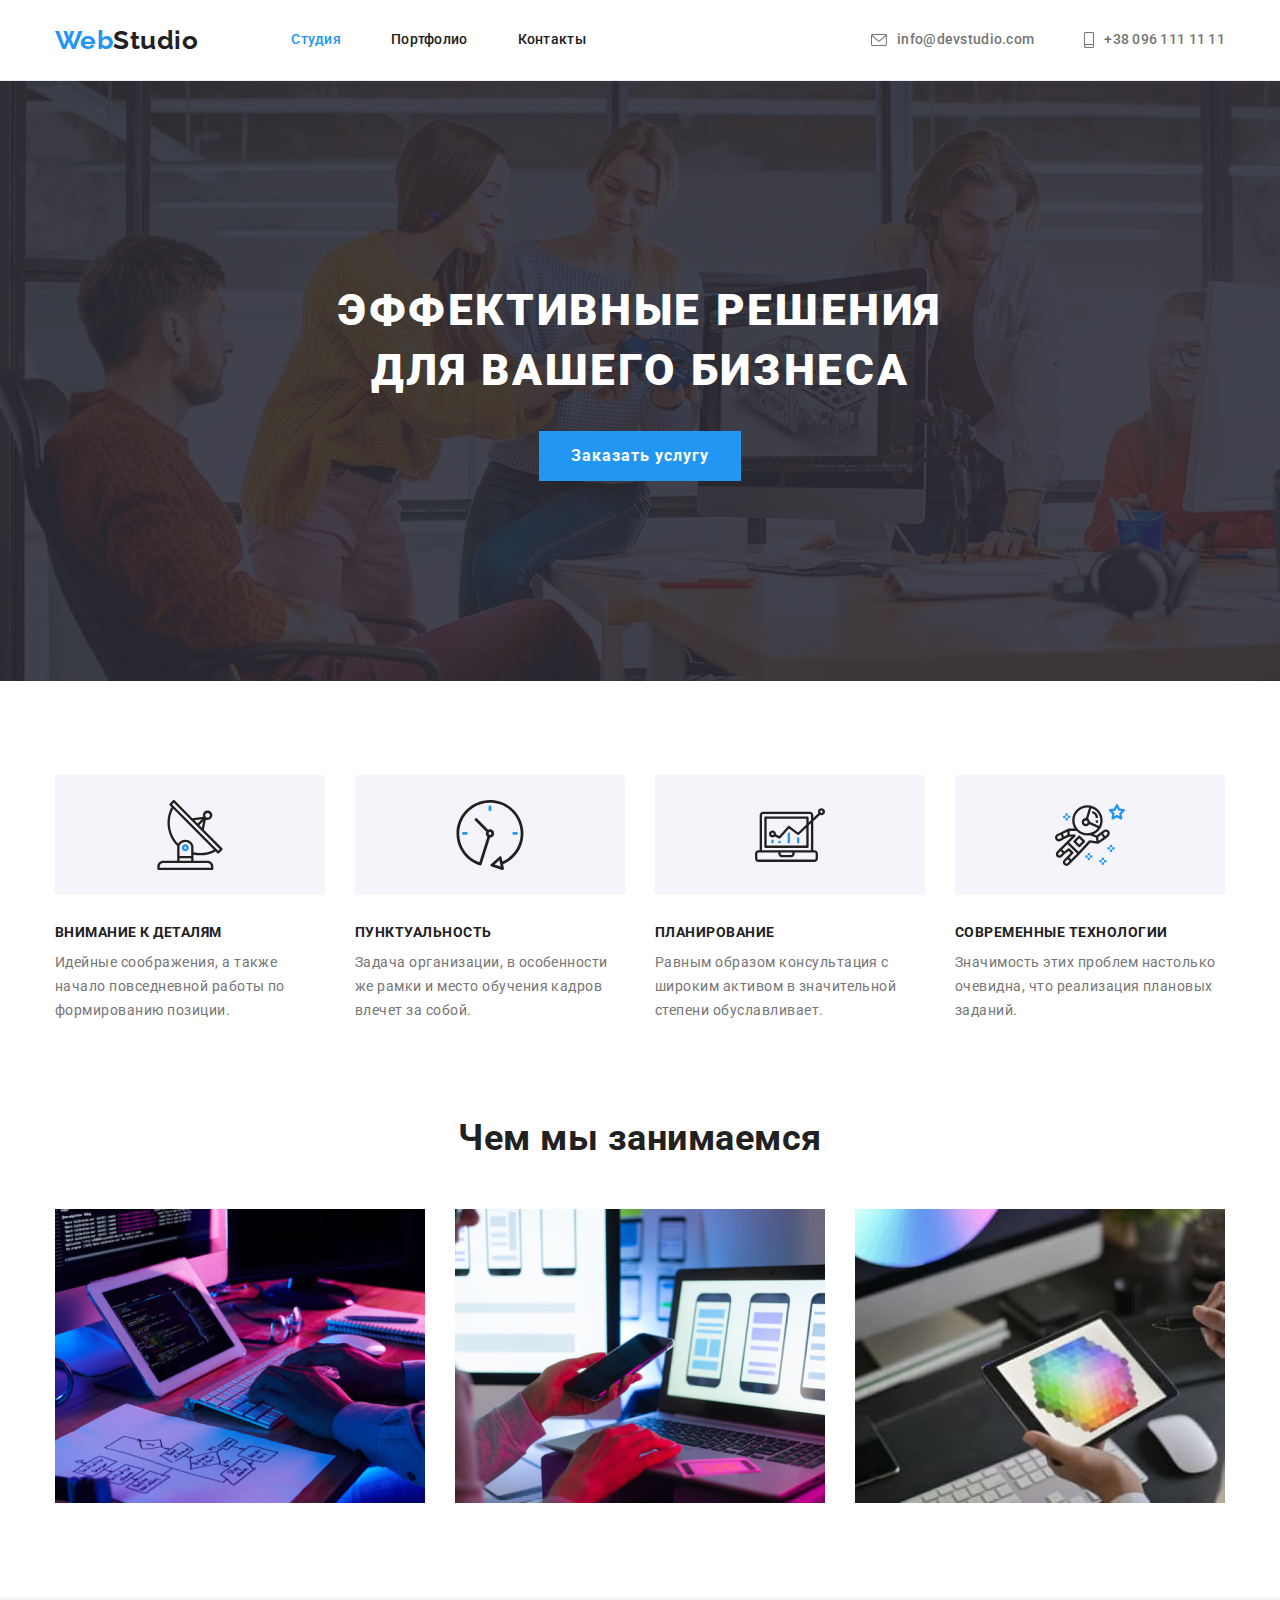
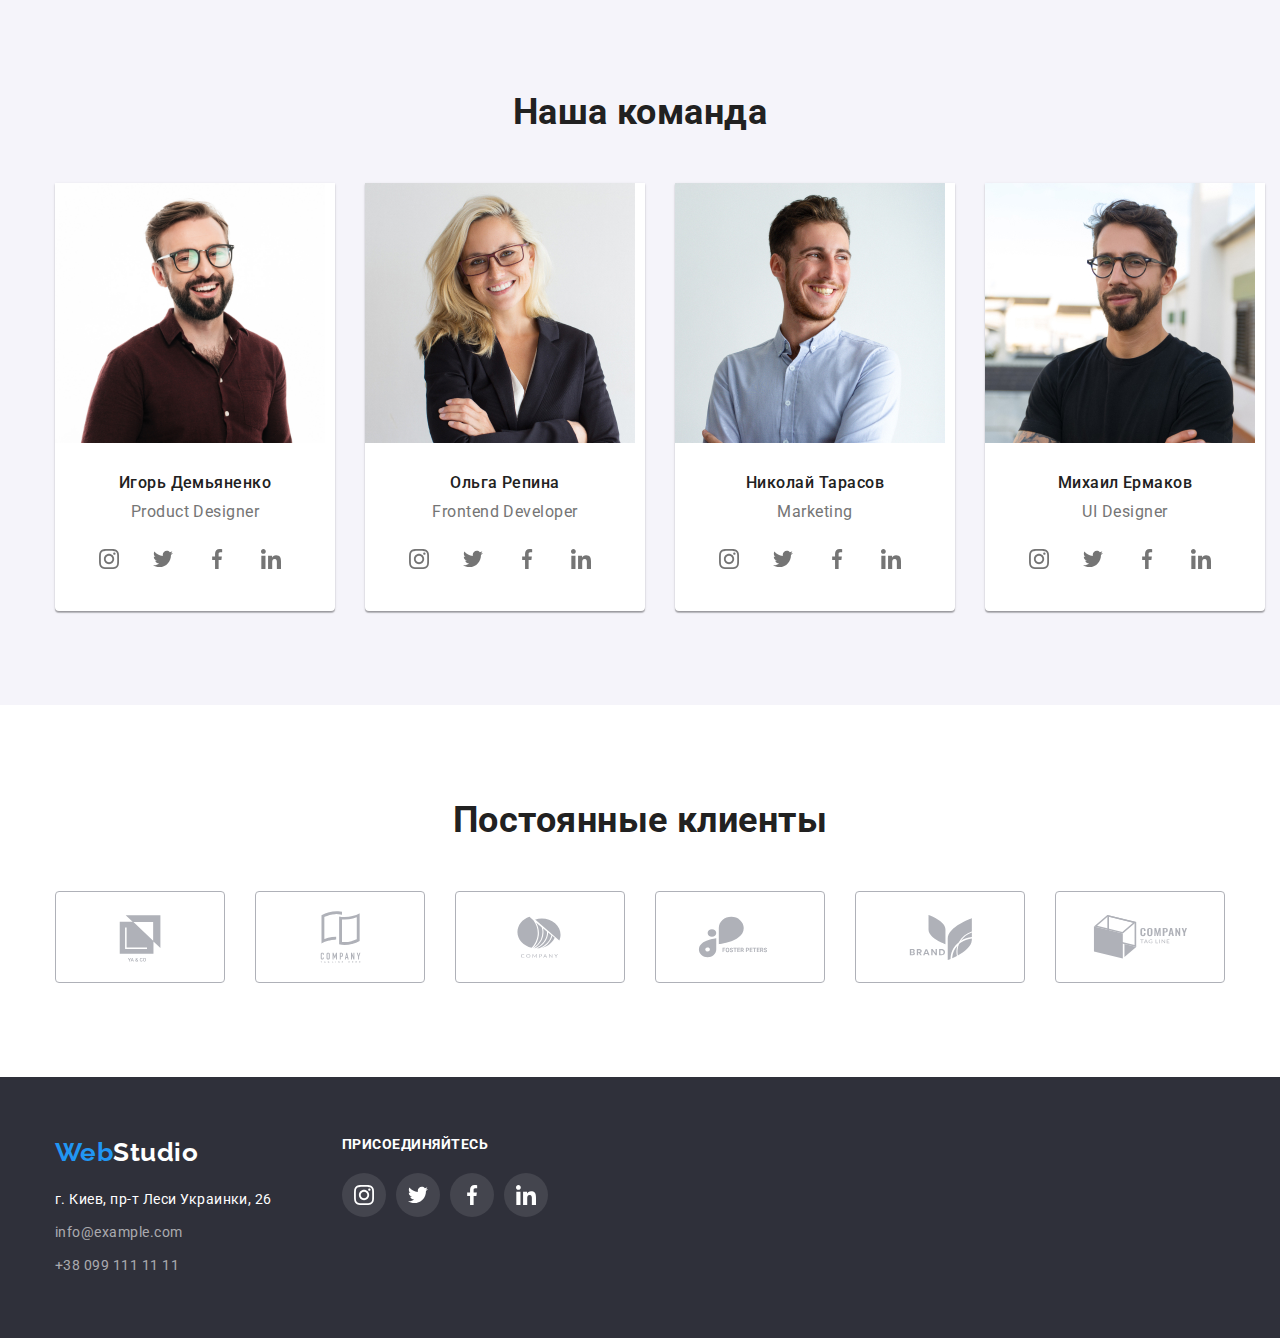
==== commit 47b162e6: "fix icons" ====
--- a/index.html
+++ b/index.html
@@ -1,5 +1,5 @@
 <!DOCTYPE html>
-<html lang="en,ru">
+<html lang="ru">
   <head>
     <meta charset="UTF-8" />
     <meta http-equiv="X-UA-Compatible" content="IE=edge" />
@@ -17,7 +17,7 @@
     <link rel="stylesheet" href="./css/styles.css" />
   </head>
   <body>
-    <!-----------------HEADER-------------->
+    <!----------------HEADER------------->
 
     <header>
       <div class="container header">
--- a/css/styles.css
+++ b/css/styles.css
@@ -177,16 +177,17 @@
 .contacts .contacts-list:hover,
 .contacts .contacts-list:focus {
   color: var(--accent-color);
+  /* fill: #2196f3; */
 }
 .icon-contacts {
-  fill: var(--text-color);
+  fill: currentColor;
   margin-right: 10px;
   text-align: center;
 }
-.icon-contacts:hover,
-.icon-contacts:focus {
-  fill: var(--accent-color);
-}
+  /* .icon-contacts:hover,
+  .icon-contacts:focus {
+    fill: var(--accent-color);
+  } */
 
 /* ----------------MAIN--------------- */
 
@@ -336,15 +337,17 @@
 /* ----------TEAM SOC MEDIA -------------------*/
 .team-soc-media {
   display: flex;
+ 
 }
 .soc-media-content {
   padding: 16px 32px 30px;
 }
 
-.team-soc-media > .item-soc {
+.team-soc-media  .link {
   width: 44px;
   height: 44px;
   margin-right: 10px;
+  color: #757575;
 
   background-repeat: no-repeat;
   background-position: center;
@@ -352,20 +355,19 @@
   display: flex;
   justify-content: center;
   align-items: center;
+  
 }
 .team-soc-media > .item-soc:last-child {
   margin-right: 0;
 }
-.team-soc-media .icon-soc-media {
-  fill: #afb1b8;
-}
-.team-soc-media .icon-soc-media:hover,
-.team-soc-media .icon-soc-media:focus{
-  fill: #ffffff;
-}
-.team-soc-media > .item-soc:hover,
-.team-soc-media > .item-soc:focus  {
-  background-color: var(--button-bkg-color);
+.icon-soc-media{
+  fill: currentColor;
+}
+
+.team-soc-media  .link:hover,
+.team-soc-media  .link:focus  {
+  background-color: var(--button-bkg-color);  
+  color: #ffffff;
 }
 
 /* ----------------PARTNERS---------------- */
@@ -546,7 +548,6 @@
 }
 .projects .item {
   flex-basis: calc(100% / 3 - 30px);
-  box-sizing: border-box;
   margin-right: 30px;
   margin-bottom: 30px;
 }
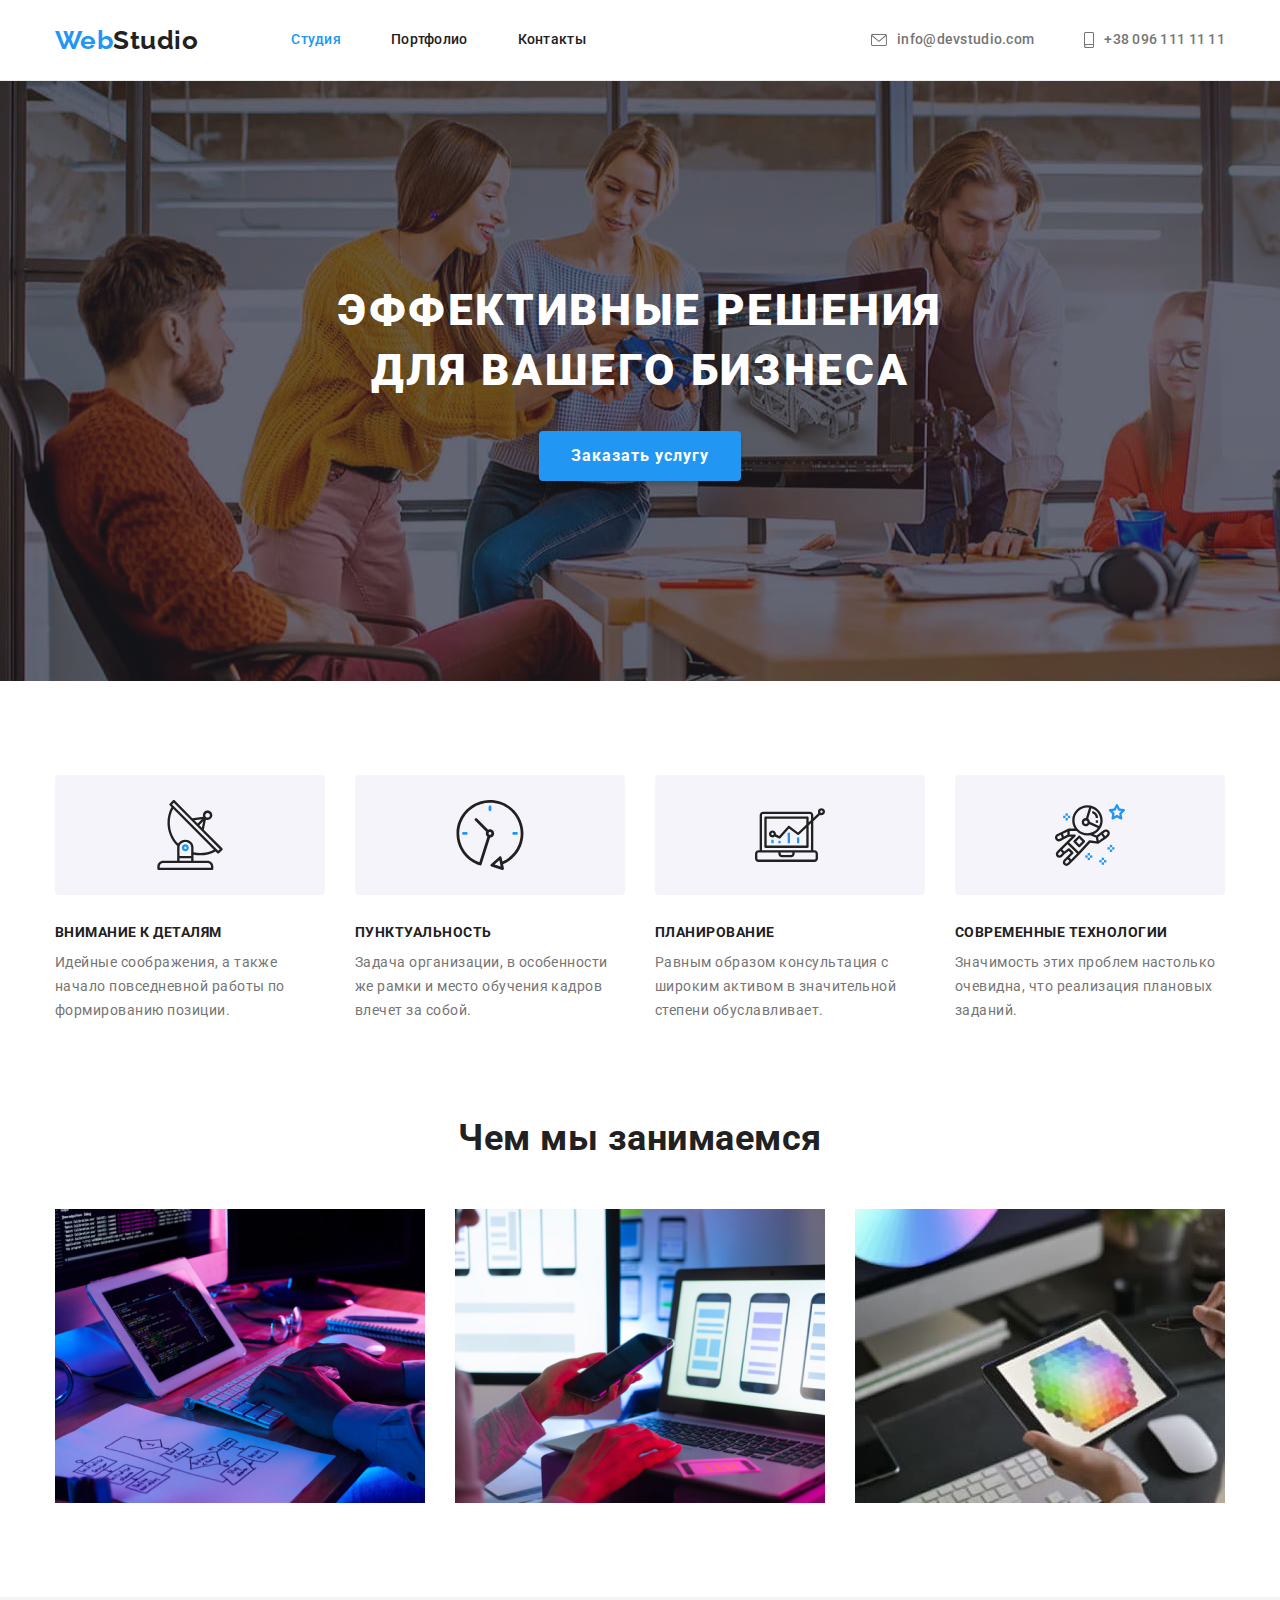
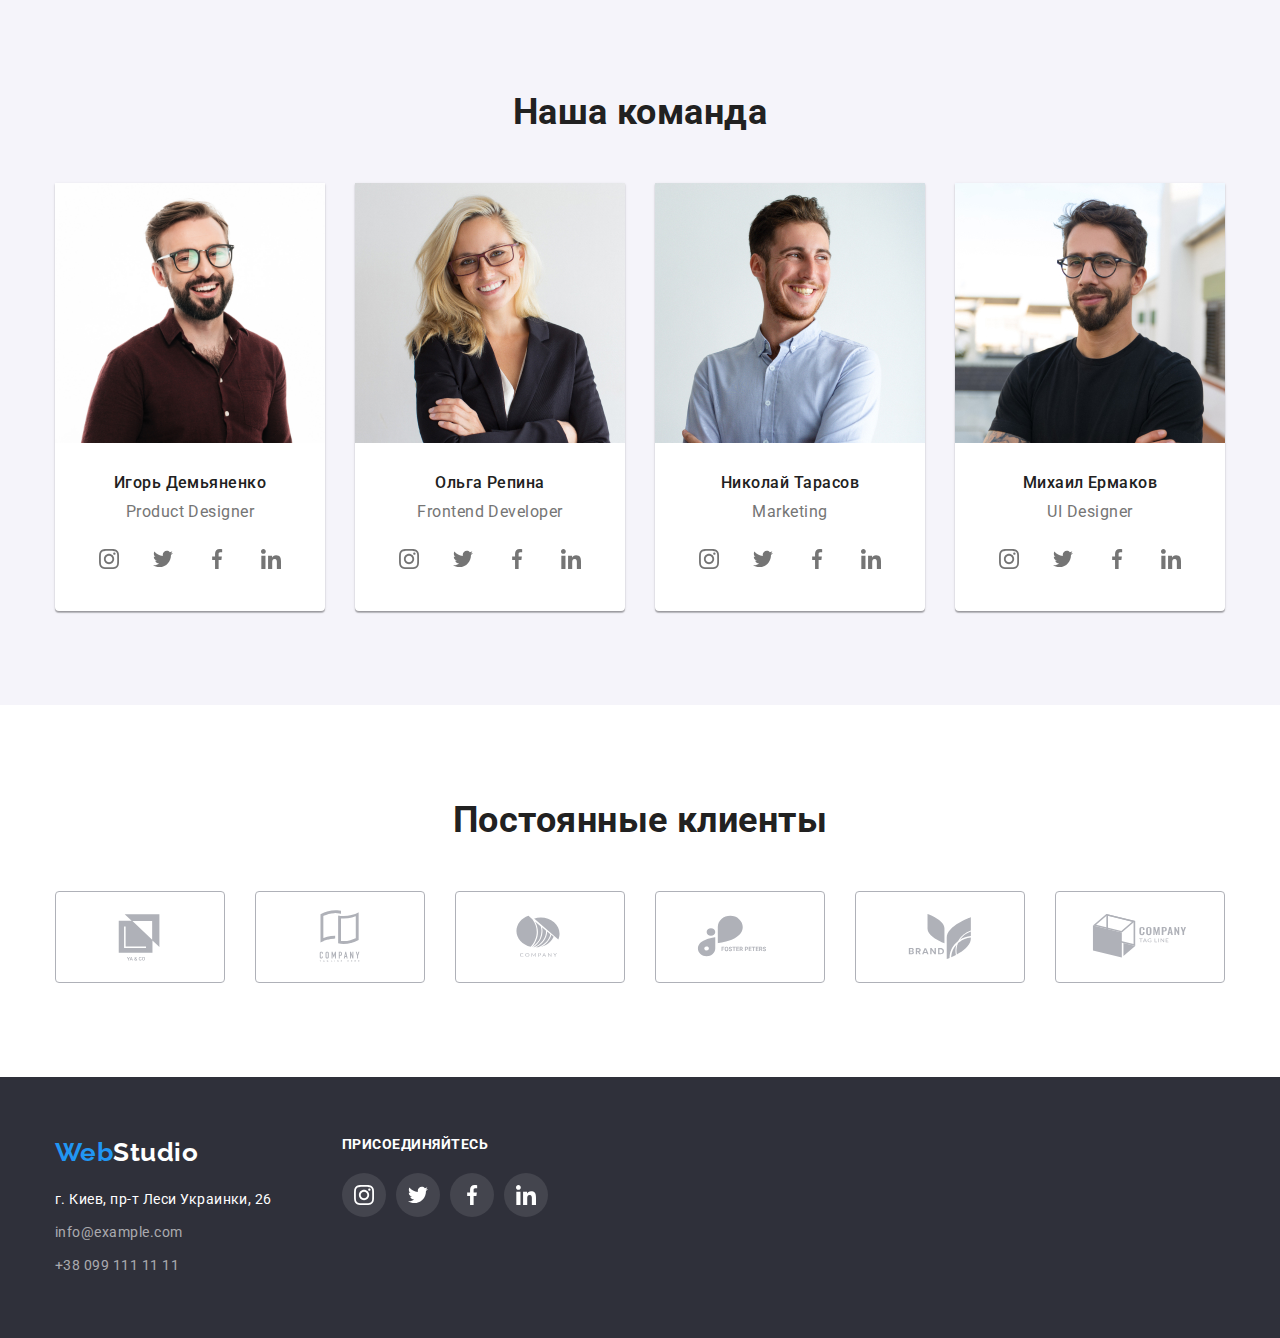
==== commit 18a0b354: "edits from the mentor recommendations" ====
--- a/index.html
+++ b/index.html
@@ -41,7 +41,7 @@
 
         <ul class="contacts list">
           <li class="item">
-            <a href="mailto:info@devstudio.com" class="contacts-list">
+            <a href="mailto:info@devstudio.com" class="contacts-link">
               <svg class="icon-contacts" width="16" height="12">
                 <use href="./images/icons.svg/sprite.svg#icon-envelope"></use>
               </svg>
@@ -49,7 +49,7 @@
             >
           </li>
           <li class="item">
-            <a href="tel:+380961111111" class="contacts-list">
+            <a href="tel:+380961111111" class="contacts-link">
               <svg class="icon-contacts" width="10" height="16">
                 <use
                   href="./images/icons.svg/sprite.svg#icon-smartphone  "
@@ -67,11 +67,9 @@
       <!-----------------HERO-------------->
 
       <section class="hero">
-        <div class="hero-bgk">
-          <div class="container">
-            <h1 class="hero-title">Эффективные решения для вашего бизнеса</h1>
-            <button type="button" class="hero button">Заказать услугу</button>
-          </div>
+        <div class="container">
+          <h1 class="hero-title">Эффективные решения для вашего бизнеса</h1>
+          <button type="button" class="hero-button">Заказать услугу</button>
         </div>
       </section>
 
@@ -186,49 +184,47 @@
               <div class="team-content">
                 <h3 class="member">Игорь Демьяненко</h3>
                 <p class="specialty">Product Designer</p>
-                <div class="soc-media-content">
-                  <ul class="team-soc-media list">
-                    <li class="item-soc">
-                      <a href="" class="link">
-                        <svg class="icon-soc-media" width="20" height="20">
-                          <use
-                            href="./images/icons.svg/sprite.svg#icon-instagram"
-                          ></use>
-                        </svg>
-                      </a>
-                    </li>
-
-                    <li class="item-soc">
-                      <a href="" class="link">
-                        <svg class="icon-soc-media" width="20" height="20">
-                          <use
-                            href="./images/icons.svg/sprite.svg#icon-twitter"
-                          ></use>
-                        </svg>
-                      </a>
-                    </li>
-
-                    <li class="item-soc">
-                      <a href="" class="link">
-                        <svg class="icon-soc-media" width="20" height="20">
-                          <use
-                            href="./images/icons.svg/sprite.svg#icon-facebook"
-                          ></use>
-                        </svg>
-                      </a>
-                    </li>
-
-                    <li class="item-soc">
-                      <a href="" class="link">
-                        <svg class="icon-soc-media" width="20" height="20">
-                          <use
-                            href="./images/icons.svg/sprite.svg#icon-linkedin"
-                          ></use>
-                        </svg>
-                      </a>
-                    </li>
-                  </ul>
-                </div>
+                <ul class="team-soc-media list">
+                  <li class="item-soc">
+                    <a href="" class="social-link">
+                      <svg class="icon-social" width="20" height="20">
+                        <use
+                          href="./images/icons.svg/sprite.svg#icon-instagram"
+                        ></use>
+                      </svg>
+                    </a>
+                  </li>
+
+                  <li class="item-soc">
+                    <a href="" class="social-link">
+                      <svg class="icon-social" width="20" height="20">
+                        <use
+                          href="./images/icons.svg/sprite.svg#icon-twitter"
+                        ></use>
+                      </svg>
+                    </a>
+                  </li>
+
+                  <li class="item-soc">
+                    <a href="" class="social-link">
+                      <svg class="icon-social" width="20" height="20">
+                        <use
+                          href="./images/icons.svg/sprite.svg#icon-facebook"
+                        ></use>
+                      </svg>
+                    </a>
+                  </li>
+
+                  <li class="item-soc">
+                    <a href="" class="social-link">
+                      <svg class="icon-social" width="20" height="20">
+                        <use
+                          href="./images/icons.svg/sprite.svg#icon-linkedin"
+                        ></use>
+                      </svg>
+                    </a>
+                  </li>
+                </ul>
               </div>
             </li>
             <!-- ------------------ -->
@@ -243,49 +239,48 @@
               <div class="team-content">
                 <h3 class="member">Ольга Репина</h3>
                 <p class="specialty">Frontend Developer</p>
-                <div class="soc-media-content">
-                  <ul class="team-soc-media list">
-                    <li class="item-soc">
-                      <a href="" class="link">
-                        <svg class="icon-soc-media" width="20" height="20">
-                          <use
-                            href="./images/icons.svg/sprite.svg#icon-instagram"
-                          ></use>
-                        </svg>
-                      </a>
-                    </li>
-
-                    <li class="item-soc">
-                      <a href="" class="link">
-                        <svg class="icon-soc-media" width="20" height="20">
-                          <use
-                            href="./images/icons.svg/sprite.svg#icon-twitter"
-                          ></use>
-                        </svg>
-                      </a>
-                    </li>
-
-                    <li class="item-soc">
-                      <a href="" class="link">
-                        <svg class="icon-soc-media" width="20" height="20">
-                          <use
-                            href="./images/icons.svg/sprite.svg#icon-facebook"
-                          ></use>
-                        </svg>
-                      </a>
-                    </li>
-
-                    <li class="item-soc">
-                      <a href="" class="link">
-                        <svg class="icon-soc-media" width="20" height="20">
-                          <use
-                            href="./images/icons.svg/sprite.svg#icon-linkedin"
-                          ></use>
-                        </svg>
-                      </a>
-                    </li>
-                  </ul>
-                </div>
+
+                <ul class="team-soc-media list">
+                  <li class="item-soc">
+                    <a href="" class="social-link">
+                      <svg class="icon-social" width="20" height="20">
+                        <use
+                          href="./images/icons.svg/sprite.svg#icon-instagram"
+                        ></use>
+                      </svg>
+                    </a>
+                  </li>
+
+                  <li class="item-soc">
+                    <a href="" class="social-link">
+                      <svg class="icon-social" width="20" height="20">
+                        <use
+                          href="./images/icons.svg/sprite.svg#icon-twitter"
+                        ></use>
+                      </svg>
+                    </a>
+                  </li>
+
+                  <li class="item-soc">
+                    <a href="" class="social-link">
+                      <svg class="icon-social" width="20" height="20">
+                        <use
+                          href="./images/icons.svg/sprite.svg#icon-facebook"
+                        ></use>
+                      </svg>
+                    </a>
+                  </li>
+
+                  <li class="item-soc">
+                    <a href="" class="social-link">
+                      <svg class="icon-social" width="20" height="20">
+                        <use
+                          href="./images/icons.svg/sprite.svg#icon-linkedin"
+                        ></use>
+                      </svg>
+                    </a>
+                  </li>
+                </ul>
               </div>
             </li>
             <!-- ------------- -->
@@ -300,49 +295,48 @@
               <div class="team-content">
                 <h3 class="member">Николай Тарасов</h3>
                 <p class="specialty">Marketing</p>
-                <div class="soc-media-content">
-                  <ul class="team-soc-media list">
-                    <li class="item-soc">
-                      <a href="" class="link">
-                        <svg class="icon-soc-media" width="20" height="20">
-                          <use
-                            href="./images/icons.svg/sprite.svg#icon-instagram"
-                          ></use>
-                        </svg>
-                      </a>
-                    </li>
-
-                    <li class="item-soc">
-                      <a href="" class="link">
-                        <svg class="icon-soc-media" width="20" height="20">
-                          <use
-                            href="./images/icons.svg/sprite.svg#icon-twitter"
-                          ></use>
-                        </svg>
-                      </a>
-                    </li>
-
-                    <li class="item-soc">
-                      <a href="" class="link">
-                        <svg class="icon-soc-media" width="20" height="20">
-                          <use
-                            href="./images/icons.svg/sprite.svg#icon-facebook"
-                          ></use>
-                        </svg>
-                      </a>
-                    </li>
-
-                    <li class="item-soc">
-                      <a href="" class="link">
-                        <svg class="icon-soc-media" width="20" height="20">
-                          <use
-                            href="./images/icons.svg/sprite.svg#icon-linkedin"
-                          ></use>
-                        </svg>
-                      </a>
-                    </li>
-                  </ul>
-                </div>
+
+                <ul class="team-soc-media list">
+                  <li class="item-soc">
+                    <a href="" class="social-link">
+                      <svg class="icon-social" width="20" height="20">
+                        <use
+                          href="./images/icons.svg/sprite.svg#icon-instagram"
+                        ></use>
+                      </svg>
+                    </a>
+                  </li>
+
+                  <li class="item-soc">
+                    <a href="" class="social-link">
+                      <svg class="icon-social" width="20" height="20">
+                        <use
+                          href="./images/icons.svg/sprite.svg#icon-twitter"
+                        ></use>
+                      </svg>
+                    </a>
+                  </li>
+
+                  <li class="item-soc">
+                    <a href="" class="social-link">
+                      <svg class="icon-social" width="20" height="20">
+                        <use
+                          href="./images/icons.svg/sprite.svg#icon-facebook"
+                        ></use>
+                      </svg>
+                    </a>
+                  </li>
+
+                  <li class="item-soc">
+                    <a href="" class="social-link">
+                      <svg class="icon-social" width="20" height="20">
+                        <use
+                          href="./images/icons.svg/sprite.svg#icon-linkedin"
+                        ></use>
+                      </svg>
+                    </a>
+                  </li>
+                </ul>
               </div>
             </li>
             <!-- -------------- -->
@@ -357,102 +351,101 @@
               <div class="team-content">
                 <h3 class="member">Михаил Ермаков</h3>
                 <p class="specialty">UI Designer</p>
-                <div class="soc-media-content">
-                  <ul class="team-soc-media list">
-                    <li class="item-soc">
-                      <a href="" class="link">
-                        <svg class="icon-soc-media" width="20" height="20">
-                          <use
-                            href="./images/icons.svg/sprite.svg#icon-instagram"
-                          ></use>
-                        </svg>
-                      </a>
-                    </li>
-
-                    <li class="item-soc">
-                      <a href="" class="link">
-                        <svg class="icon-soc-media" width="20" height="20">
-                          <use
-                            href="./images/icons.svg/sprite.svg#icon-twitter"
-                          ></use>
-                        </svg>
-                      </a>
-                    </li>
-
-                    <li class="item-soc">
-                      <a href="" class="link">
-                        <svg class="icon-soc-media" width="20" height="20">
-                          <use
-                            href="./images/icons.svg/sprite.svg#icon-facebook"
-                          ></use>
-                        </svg>
-                      </a>
-                    </li>
-
-                    <li class="item-soc">
-                      <a href="" class="link">
-                        <svg class="icon-soc-media" width="20" height="20">
-                          <use
-                            href="./images/icons.svg/sprite.svg#icon-linkedin"
-                          ></use>
-                        </svg>
-                      </a>
-                    </li>
-                  </ul>
-                </div>
+
+                <ul class="team-soc-media list">
+                  <li class="item-soc">
+                    <a href="" class="social-link">
+                      <svg class="icon-social" width="20" height="20">
+                        <use
+                          href="./images/icons.svg/sprite.svg#icon-instagram"
+                        ></use>
+                      </svg>
+                    </a>
+                  </li>
+
+                  <li class="item-soc">
+                    <a href="" class="social-link">
+                      <svg class="icon-social" width="20" height="20">
+                        <use
+                          href="./images/icons.svg/sprite.svg#icon-twitter"
+                        ></use>
+                      </svg>
+                    </a>
+                  </li>
+
+                  <li class="item-soc">
+                    <a href="" class="social-link">
+                      <svg class="icon-social" width="20" height="20">
+                        <use
+                          href="./images/icons.svg/sprite.svg#icon-facebook"
+                        ></use>
+                      </svg>
+                    </a>
+                  </li>
+
+                  <li class="item-soc">
+                    <a href="" class="social-link">
+                      <svg class="icon-social" width="20" height="20">
+                        <use
+                          href="./images/icons.svg/sprite.svg#icon-linkedin"
+                        ></use>
+                      </svg>
+                    </a>
+                  </li>
+                </ul>
               </div>
             </li>
           </ul>
         </div>
       </section>
-      <!---------------PARTNERS-------------- -->
-      <section class="section partners">
+      <!---------------clients-------------- -->
+      <section class="section clients">
         <div class="container">
           <h2 class="section-title">Постоянные клиенты</h2>
-          <ul class="list partners-list">
-            <li class="item">
-              <a href="" class="link">
-                <svg class="icon-partners" width="106" height="60">
+          <ul class="list clients-list">
+            <li class="item">
+              <a href="" class="clients-link">
+                <svg class="icon-clients" width="106" height="60">
                   <use href="./images/icons.svg/sprite.svg#icon-Logo-1"></use>
                 </svg>
               </a>
             </li>
 
             <li class="item">
-              <a href="" class="link">
-                <svg class="icon-partners" width="106" height="60">
+              <a href="" class="clients-link">
+                <svg class="icon-clients" width="106" height="60">
                   <use href="./images/icons.svg/sprite.svg#icon-Logo-2"></use>
                 </svg>
               </a>
             </li>
 
             <li class="item">
-              <a href="" class="link">
-                <svg class="icon-partners" width="106" height="60">
+              <a href="" class="clients-link">
+                <svg class="icon-clients" width="106" height="60">
                   <use href="./images/icons.svg/sprite.svg#icon-Logo-3"></use>
                 </svg>
               </a>
             </li>
 
             <li class="item">
-              <a href="" class="link">
-                <svg class="icon-partners" width="106" height="60">
+              <a href="" class="clients-link">
+                <svg class="icon-clients" width="106" height="60">
                   <use href="./images/icons.svg/sprite.svg#icon-Logo-4"></use>
                 </svg>
               </a>
             </li>
 
             <li class="item">
-              <a href="" class="link">
-                <svg class="icon-partners" width="106" height="60">
+              <a href="" class="clients-link">
+                <svg class="icon-clients" width="106" height="60">
                   <use href="./images/icons.svg/sprite.svg#icon-Logo-5"></use>
                 </svg>
               </a>
             </li>
 
             <li class="item">
-              <a href="" class="link">
-                <svg class="icon-partners" width="106" height="60">
+              <a href="" class="clients-link">
+                <svg class="icon-clients" width="106" height="60">
                   <use href="./images/icons.svg/sprite.svg#icon-Logo-6"></use>
                 </svg>
               </a>
@@ -484,7 +477,7 @@
           <ul class="footer-list list">
             <li class="item">
               <a href="" class="link">
-                <svg class="icon-soc-media" width="20" height="20">
+                <svg class="icon-social" width="20" height="20">
                   <use
                     href="./images/icons.svg/sprite.svg#icon-instagram"
                   ></use>
@@ -494,7 +487,7 @@
 
             <li class="item">
               <a href="" class="link">
-                <svg class="icon-soc-media" width="20" height="20">
+                <svg class="icon-social" width="20" height="20">
                   <use href="./images/icons.svg/sprite.svg#icon-twitter"></use>
                 </svg>
               </a>
@@ -502,7 +495,7 @@
 
             <li class="item">
               <a href="" class="link">
-                <svg class="icon-soc-media" width="20" height="20">
+                <svg class="icon-social" width="20" height="20">
                   <use href="./images/icons.svg/sprite.svg#icon-facebook"></use>
                 </svg>
               </a>
@@ -510,7 +503,7 @@
 
             <li class="item">
               <a href="" class="link">
-                <svg class="icon-soc-media" width="20" height="20">
+                <svg class="icon-social" width="20" height="20">
                   <use href="./images/icons.svg/sprite.svg#icon-linkedin"></use>
                 </svg>
               </a>
--- a/css/styles.css
+++ b/css/styles.css
@@ -119,18 +119,6 @@
 .site-nav .item:not(:last-child) {
   margin-right: 50px;
 }
-/* альтернатива */
-
-/* .site-nav .item{
-  margin-right: 50px;
-}
-.site-nav .item:last-child{
-margin-right: 0;
-} */
-
-/* .site-nav .item + .item{
-  margin-left: 50px;
-} */
 
 .site-nav .link {
   display: block;
@@ -161,7 +149,7 @@
   margin-left: 50px;
 }
 
-.contacts .contacts-list {
+.contacts .contacts-link {
   color: var(--text-color);
   font-weight: 500;
   font-size: 14px;
@@ -172,37 +160,32 @@
   padding-bottom: 32px;
   display: flex;
   align-items: center;
-}
-
-.contacts .contacts-list:hover,
-.contacts .contacts-list:focus {
-  color: var(--accent-color);
-  /* fill: #2196f3; */
 }
 .icon-contacts {
   fill: currentColor;
   margin-right: 10px;
   text-align: center;
 }
-  /* .icon-contacts:hover,
-  .icon-contacts:focus {
-    fill: var(--accent-color);
-  } */
+.contacts .contacts-link:hover,
+.contacts .contacts-link:focus {
+  color: var(--accent-color);
+  /* fill: #2196f3; */
+}
+
 
 /* ----------------MAIN--------------- */
 
 /* ----------------HERO SECTION--------------- */
 
-.hero-bgk {
+.hero {
   background-image: linear-gradient(
       to right,
-      rgba(47, 48, 58, 0.8),
-      rgba(47, 48, 58, 0.8)
+      rgba(47, 48, 58, 0.4),
+      rgba(47, 48, 58, 0.4)
     ),
     url(../images/studio.images/hero.jpg);
   padding: 200px 0;
   max-width: 1600px;
-  height: 600px;
   margin-right: auto;
   margin-left: auto;
   text-align: center;
@@ -220,7 +203,7 @@
   margin: 0 auto 30px auto;
 }
 /* ----------------HERO BUTTON--------------- */
-.hero .button {
+.hero-button {
   color: var(--hero-title-color);
   background-color: var(--accent-color);
   padding: 10px 32px;
@@ -231,10 +214,14 @@
   letter-spacing: 0.06em;
   cursor: pointer;
   border: none;
-}
-.hero.button:hover,
-.hero.button:focus {
-}
+  box-shadow: 0px 4px 4px rgba(0, 0, 0, 0.15);
+border-radius: 4px;
+}
+.hero-button:hover,
+.hero-button:focus {
+  background-color: #188CE8;
+}
+
 
 /* ----------------BENEFITS--------------- */
 
@@ -268,7 +255,9 @@
   background-color: #f5f4fa;
   margin-bottom: 30px;
   border-radius: 4px;
-  padding: 25px 100px;
+  display: flex;
+  align-items: center;
+  justify-content: center;
 }
 
 .benefits-text {
@@ -304,6 +293,7 @@
 .team-content {
   text-align: center;
   padding-top: 30px;
+  padding-bottom: 30px;
 }
 .team .item {
   background-color: #fff;
@@ -332,74 +322,74 @@
   color: var(--text-color);
   font-size: 16px;
   line-height: 1.19;
-}
-
-/* ----------TEAM SOC MEDIA -------------------*/
+  margin-bottom: 16px;
+}
+
+/* ----------TEAM SOCIAL MEDIA -------------------*/
 .team-soc-media {
   display: flex;
+  justify-content:center;
  
 }
-.soc-media-content {
-  padding: 16px 32px 30px;
-}
-
-.team-soc-media  .link {
+
+
+ .social-link {
   width: 44px;
   height: 44px;
+  color: var(--text-color);
+  border-radius: 50%;
+  display: flex;
+  justify-content: center;
+  align-items: center;
+  
+}
+.team-soc-media .item-soc{
   margin-right: 10px;
-  color: #757575;
-
-  background-repeat: no-repeat;
-  background-position: center;
-  border-radius: 50%;
-  display: flex;
-  justify-content: center;
-  align-items: center;
-  
-}
-.team-soc-media > .item-soc:last-child {
+}
+.team-soc-media  .item-soc:last-child {
   margin-right: 0;
 }
-.icon-soc-media{
+.icon-social {
   fill: currentColor;
 }
-
-.team-soc-media  .link:hover,
-.team-soc-media  .link:focus  {
+/* .team-soc-media .icon-soc-media {
+  color: currentColor;
+} */
+
+.team-soc-media  .social-link:hover,
+.team-soc-media  .social-link:focus  {
   background-color: var(--button-bkg-color);  
   color: #ffffff;
 }
 
-/* ----------------PARTNERS---------------- */
-.partners-list {
+/* ----------------clients---------------- */
+.clients-list {
   display: flex;
   justify-content: space-between;
 }
-.partners-list > .item {
+.clients-link {
   width: 170px;
   height: 92px;
   border: 1px solid #afb1b8;
   border-radius: 4px;
-}
-.partners-list .link {
-  display: block;
-  padding: 16px 32px;
-  fill: #afb1b8;
-}
-.partners-list .link:hover,
-.partners-list .link:focus {
-  fill: var(--button-bkg-color);
-}
-.partners-list > .item:hover,
- .partners-list > .item:focus{
+  display: flex;
+  align-items: center;
+  justify-content: center;
+  color: #afb1b8;
+}
+.icon-clients{
+  fill: currentColor;
+}
+
+
+
+.clients-link:hover,
+.clients-link:focus {
+  color: var(--button-bkg-color);
   border: 1px solid var(--button-bkg-color);
 }
-/* .icon-partners {
-  fill: #afb1b8;
-}
-.icon-partners:hover {
-  fill: #2196f3;
-} */
+
+
 /* ----------------FOOTER--------------- */
 .footer {
   background-color: var(--hero-bcg-color);
@@ -471,31 +461,31 @@
   display: flex;
 }
 .footer-list > .item {
-  width: 44px;
-  height: 44px;
   margin-right: 10px;
-  background-color: rgba(255, 255, 255, 0.1);
-  background-repeat: no-repeat;
-  background-position: center;
-  border-radius: 50%;
-  display: flex;
-  justify-content: center;
-  align-items: center;
-}
-.footer-list .icon-soc-media {
-  fill: #ffffff;
-}
-.footer-list > .item:hover,
-.footer-list > .item:focus {
-  background-color: var(--accent-color);
 }
 .footer-list > .item:last-child {
   margin-right: 0;
 }
-.footer-list .link {
-  display: flex;
-  padding: 12px;
-}
+
+.footer-list .link{
+   width: 44px;
+  height: 44px;
+  background-color: rgba(255, 255, 255, 0.1);
+  border-radius: 50%;
+  display: flex;
+  justify-content: center;
+  align-items: center;
+  color: #fff;
+}
+  .footer-list .icon-social {
+    fill: currentColor;
+  }
+
+.footer-list  .link:hover,
+.footer-list  .link:focus {
+  background-color: var(--accent-color);
+}
+
 
 /* ----------------PORTFOLIO--------------- */
 
@@ -506,7 +496,7 @@
   list-style-type: none;
   margin-bottom: 50px;
 }
-.filter.menu {
+.filter-button {
   color: var(--basic-color);
   background: #f5f4fa;
 
@@ -519,8 +509,9 @@
   padding: 6px 22px;
   cursor: pointer;
   border: none;
-}
-.filter.menu.current {
+  border-radius: 4px;
+}
+.filter-button.current {
   color: var(--hero-title-color);
   background-color: var(--accent-color);
 }
@@ -529,8 +520,8 @@
   margin-left: 8px;
 }
 
-.filter.menu:hover,
-.filter.menu:focus {
+.filter-button:hover,
+.filter-button:focus {
   color: var(--hero-title-color);
   background-color: var(--button-bkg-color);
   box-shadow: 0px 3px 1px rgba(0, 0, 0, 0.1), 0px 1px 2px rgba(0, 0, 0, 0.08),
@@ -551,12 +542,8 @@
   margin-right: 30px;
   margin-bottom: 30px;
 }
-.projects .item:hover,
-.projects .item:focus {
-  box-shadow: 0px 1px 1px rgba(0, 0, 0, 0.12), 0px 4px 4px rgba(0, 0, 0, 0.06),
-    1px 4px 6px rgba(0, 0, 0, 0.16);
-}
-.projects .item .content {
+
+.projects .content {
   padding: 20px 24px;
   border: 1px solid #eeeeee;
   border-top: none;
@@ -568,6 +555,7 @@
   font-size: 18px;
   line-height: 2;
   letter-spacing: 0.06em;
+  margin-bottom: 4px;
 }
 
 .projects .text {
@@ -575,7 +563,13 @@
   font-size: 16px;
   line-height: 1.88;
 }
-
-.projects .title {
-  margin-bottom: 4px;
-}
+.projects .decoration:hover,
+.projects .decoration:focus {
+  box-shadow: 0px 1px 1px rgba(0, 0, 0, 0.12), 0px 4px 4px rgba(0, 0, 0, 0.06),
+    1px 4px 6px rgba(0, 0, 0, 0.16);
+    
+}
+
+
+
+
